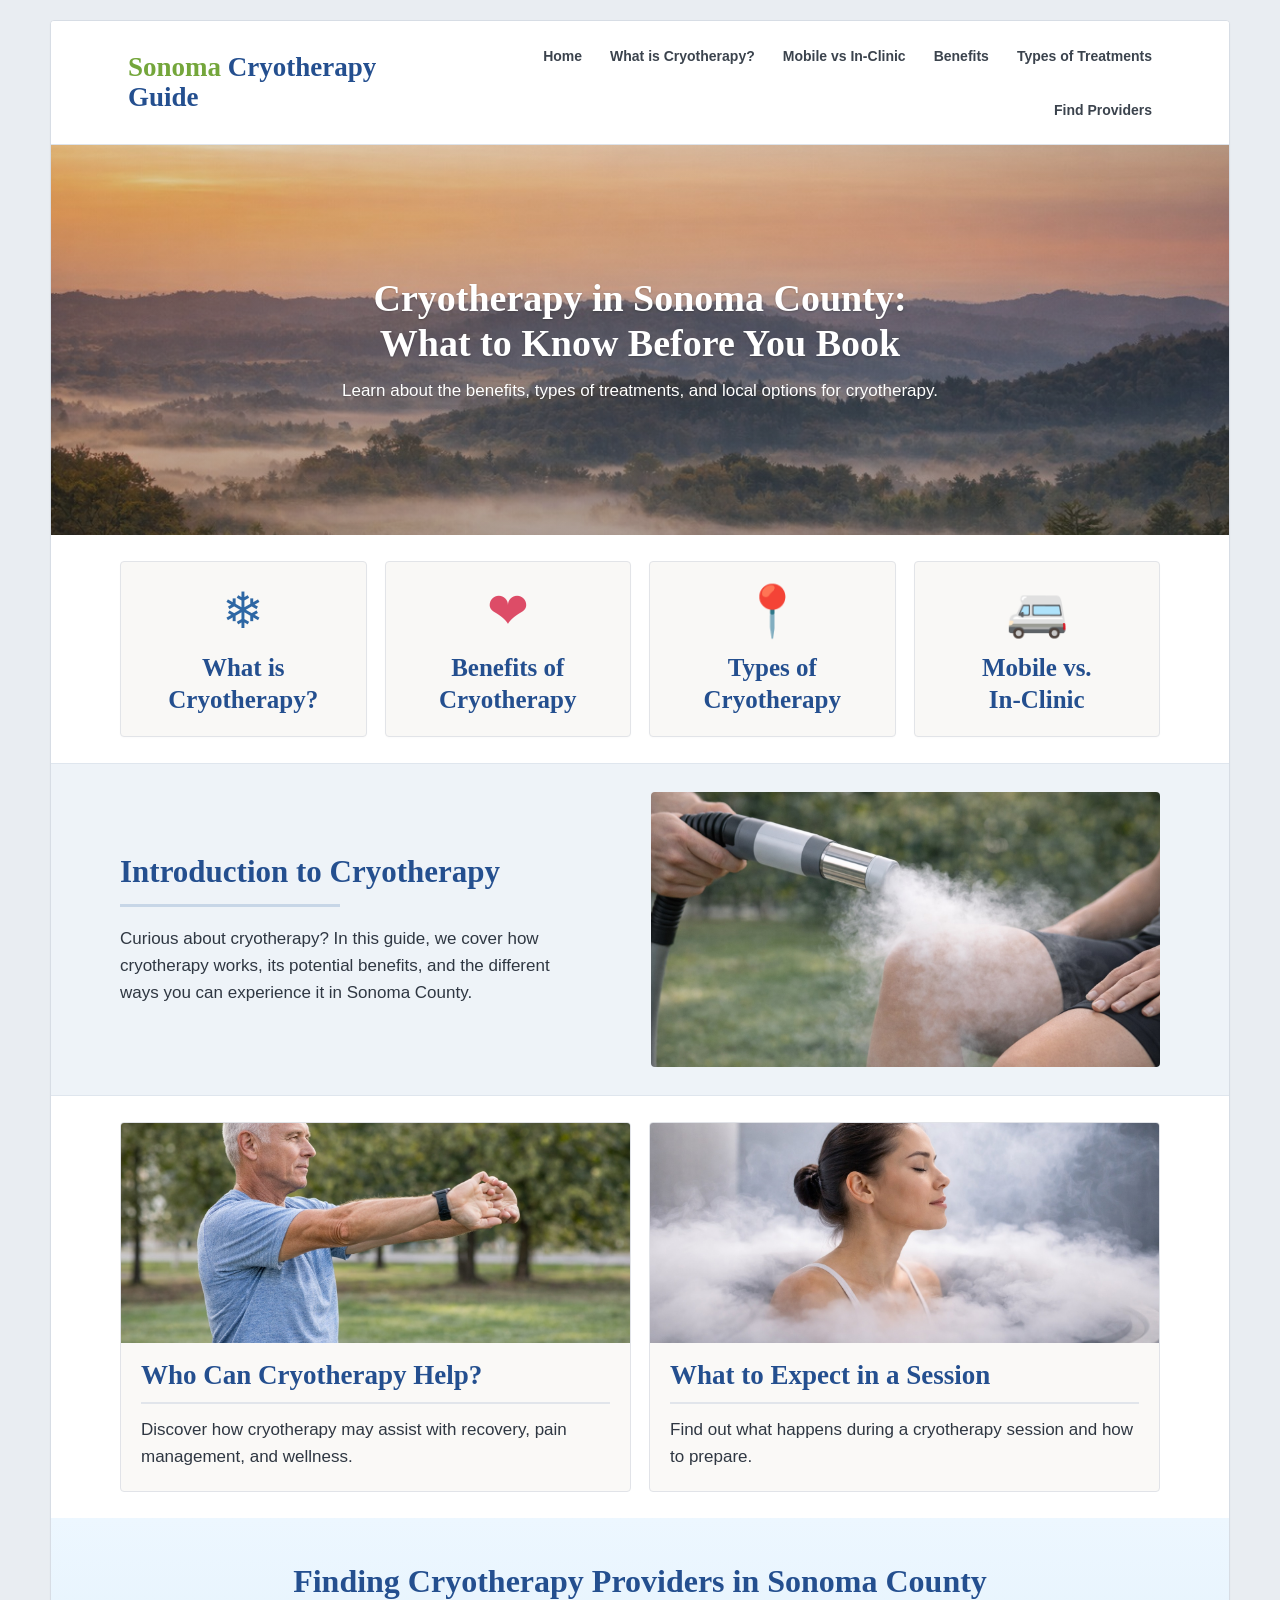
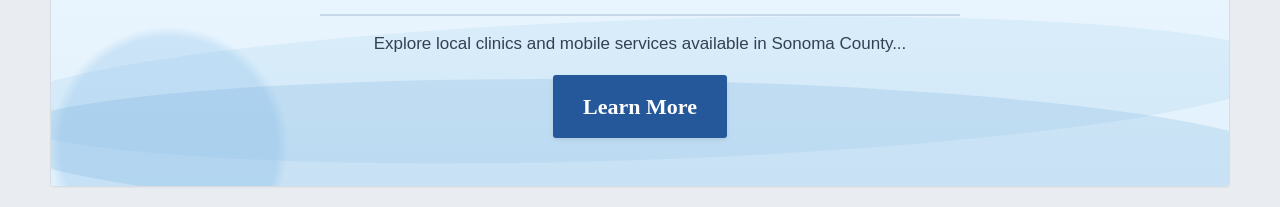
==== index.html @ 7d68fb22 "Update index.html" ====
<!DOCTYPE html>
<html lang="en">
<head>
  <meta charset="UTF-8" />
  <meta name="viewport" content="width=device-width, initial-scale=1.0" />
  <title>Sonoma Cryotherapy Guide</title>
  <meta
    name="description"
    content="Learn about cryotherapy in Sonoma County, including benefits, treatment types, mobile vs in-clinic options, and how to find local providers."
  />
  <style>
    * {
      margin: 0;
      padding: 0;
      box-sizing: border-box;
    }

    body {
      background: #e9edf2;
      color: #2f3742;
      font-family: Arial, sans-serif;
      line-height: 1.6;
      padding: 20px;
    }

    .site-shell {
      max-width: 1180px;
      margin: 0 auto;
      background: #ffffff;
      border: 1px solid #d7dde5;
      border-radius: 4px;
      overflow: hidden;
      box-shadow: 0 1px 2px rgba(0, 0, 0, 0.04);
    }

    .container {
      width: 100%;
      max-width: 1040px;
      margin: 0 auto;
    }

    .site-header {
      background: #ffffff;
      border-bottom: 1px solid #dde3ea;
    }

    .site-header .container {
      display: flex;
      align-items: center;
      justify-content: space-between;
      gap: 20px;
      padding: 22px 8px;
    }

    .site-title {
      text-decoration: none;
      font-family: Georgia, "Times New Roman", serif;
      font-size: 27px;
      font-weight: 700;
      color: #244f8f;
      line-height: 1.1;
    }

    .site-title .accent {
      color: #74a63b;
    }

    .main-nav ul {
      list-style: none;
      display: flex;
      align-items: center;
      gap: 28px;
      flex-wrap: wrap;
      justify-content: flex-end;
    }

    .main-nav a {
      text-decoration: none;
      color: #3b434d;
      font-size: 14px;
      font-weight: 600;
    }

    .main-nav a:hover {
      color: #244f8f;
    }

    .hero {
      min-height: 390px;
      background: url("images/sonoma-cryotherapy-hero.jpg") center center / cover no-repeat;
      position: relative;
    }

    .hero::before {
      content: "";
      position: absolute;
      inset: 0;
      background: linear-gradient(rgba(56, 47, 35, 0.16), rgba(31, 41, 55, 0.28));
    }

    .hero-content {
      position: relative;
      z-index: 1;
      min-height: 390px;
      display: flex;
      align-items: center;
      justify-content: center;
      text-align: center;
      padding: 40px 24px;
    }

    .hero-content-inner {
      max-width: 840px;
    }

    .hero h1 {
      font-family: Georgia, "Times New Roman", serif;
      font-size: 38px;
      font-weight: 700;
      color: #ffffff;
      line-height: 1.18;
      text-shadow: 0 1px 2px rgba(0, 0, 0, 0.24);
      margin-bottom: 12px;
    }

    .hero p {
      color: #ffffff;
      font-size: 17px;
      font-weight: 500;
      text-shadow: 0 1px 2px rgba(0, 0, 0, 0.24);
    }

    .section {
      padding: 26px 24px;
    }

    .topic-grid {
      display: grid;
      grid-template-columns: repeat(4, 1fr);
      gap: 18px;
    }

    .topic-card {
      display: block;
      text-decoration: none;
      background: #f9f8f6;
      border: 1px solid #e2e4e8;
      border-radius: 4px;
      text-align: center;
      padding: 24px 18px 20px;
      min-height: 176px;
      box-shadow: 0 1px 2px rgba(0, 0, 0, 0.02);
    }

    .topic-card:hover {
      background: #fcfbf8;
    }

    .topic-icon {
      font-size: 50px;
      line-height: 1;
      margin-bottom: 16px;
    }

    .topic-card h2 {
      font-family: Georgia, "Times New Roman", serif;
      color: #244f8f;
      font-size: 25px;
      line-height: 1.28;
      font-weight: 700;
    }

    .intro-block {
      background: #eef3f8;
      border-top: 1px solid #dfe6ee;
      border-bottom: 1px solid #dfe6ee;
      padding: 28px 24px;
    }

    .intro-grid {
      display: grid;
      grid-template-columns: 1fr 1fr;
      gap: 22px;
      align-items: center;
    }

    .intro-text h2 {
      font-family: Georgia, "Times New Roman", serif;
      color: #244f8f;
      font-size: 31px;
      line-height: 1.2;
      margin-bottom: 14px;
    }

    .intro-divider {
      width: 220px;
      height: 3px;
      background: #c7d6e7;
      margin-bottom: 18px;
    }

    .intro-text p {
      font-size: 17px;
      color: #2f3742;
      max-width: 440px;
    }

    .intro-image img {
      display: block;
      width: 100%;
      height: 275px;
      object-fit: cover;
      border-radius: 4px;
    }

    .feature-grid {
      display: grid;
      grid-template-columns: 1fr 1fr;
      gap: 18px;
    }

    .feature-card {
      background: #faf9f7;
      border: 1px solid #e1e3e8;
      border-radius: 4px;
      overflow: hidden;
    }

    .feature-card a {
      display: block;
      text-decoration: none;
      color: inherit;
    }

    .feature-card img {
      display: block;
      width: 100%;
      height: 220px;
      object-fit: cover;
    }

    .feature-content {
      padding: 16px 20px 20px;
    }

    .feature-content h2 {
      font-family: Georgia, "Times New Roman", serif;
      color: #244f8f;
      font-size: 27px;
      line-height: 1.22;
      margin-bottom: 10px;
    }

    .feature-divider {
      width: 100%;
      height: 2px;
      background: #e1e5eb;
      margin-bottom: 12px;
    }

    .feature-content p {
      font-size: 17px;
      color: #2f3742;
    }

    .provider-banner-wrap {
      padding: 0;
    }

    .provider-banner {
      text-align: center;
      padding: 44px 24px 48px;
      background:
        radial-gradient(circle at 10% 85%, rgba(120, 180, 230, 0.25) 0, rgba(120, 180, 230, 0.25) 10%, transparent 11%) 0 0 / 100% 100% no-repeat,
        linear-gradient(180deg, #edf7ff 0%, #e0f0fb 100%);
      position: relative;
      overflow: hidden;
    }

    .provider-banner::before,
    .provider-banner::after {
      content: "";
      position: absolute;
      left: -5%;
      width: 110%;
      height: 140px;
      border-radius: 50%;
      background: rgba(124, 182, 228, 0.14);
      pointer-events: none;
    }

    .provider-banner::before {
      bottom: 26px;
      transform: rotate(-2deg);
    }

    .provider-banner::after {
      bottom: -34px;
      background: rgba(88, 154, 208, 0.18);
      transform: rotate(1deg);
    }

    .provider-banner-content {
      position: relative;
      z-index: 1;
      max-width: 820px;
      margin: 0 auto;
    }

    .provider-banner h2 {
      font-family: Georgia, "Times New Roman", serif;
      color: #244f8f;
      font-size: 32px;
      line-height: 1.2;
      margin-bottom: 14px;
    }

    .provider-divider {
      width: 78%;
      max-width: 680px;
      height: 2px;
      background: #c6d8ea;
      margin: 0 auto 14px;
    }

    .provider-banner p {
      font-size: 17px;
      color: #334155;
      margin-bottom: 18px;
    }

    .cta-button {
      display: inline-block;
      text-decoration: none;
      background: #24589a;
      color: #ffffff;
      font-family: Georgia, "Times New Roman", serif;
      font-size: 22px;
      font-weight: 700;
      padding: 14px 30px;
      border-radius: 3px;
      min-width: 172px;
      box-shadow: 0 2px 4px rgba(0, 0, 0, 0.08);
    }

    .cta-button:hover {
      background: #1f4c85;
    }

    @media (max-width: 980px) {
      .topic-grid {
        grid-template-columns: repeat(2, 1fr);
      }

      .intro-grid,
      .feature-grid {
        grid-template-columns: 1fr;
      }

      .intro-text p {
        max-width: none;
      }

      .hero h1 {
        font-size: 33px;
      }
    }

    @media (max-width: 760px) {
      body {
        padding: 10px;
      }

      .site-header .container {
        flex-direction: column;
        align-items: flex-start;
      }

      .main-nav ul {
        gap: 16px;
        justify-content: flex-start;
      }

      .topic-grid {
        grid-template-columns: 1fr;
      }

      .hero {
        min-height: 300px;
      }

      .hero-content {
        min-height: 300px;
      }

      .hero h1 {
        font-size: 28px;
      }

      .hero p,
      .intro-text p,
      .feature-content p,
      .provider-banner p {
        font-size: 16px;
      }

      .topic-card h2 {
        font-size: 22px;
      }

      .intro-text h2,
      .feature-content h2,
      .provider-banner h2 {
        font-size: 28px;
      }
    }
  </style>
</head>
<body>
  <div class="site-shell">
    <header class="site-header">
      <div class="container">
        <a href="/" class="site-title"><span class="accent">Sonoma</span> Cryotherapy Guide</a>

        <nav class="main-nav" aria-label="Main navigation">
          <ul>
            <li><a href="/">Home</a></li>
            <li><a href="/what-is-cryotherapy.html">What is Cryotherapy?</a></li>
            <li><a href="/mobile-vs-in-office-cryotherapy.html">Mobile vs In-Clinic</a></li>
            <li><a href="/benefits-of-cryotherapy.html">Benefits</a></li>
            <li><a href="/cryotherapy-guide-sonoma-county-options.html">Types of Treatments</a></li>
            <li><a href="/find-cryotherapy-providers-sonoma-county.html">Find Providers</a></li>
          </ul>
        </nav>
      </div>
    </header>

    <main>
      <section class="hero">
        <div class="hero-content">
          <div class="hero-content-inner">
            <h1>Cryotherapy in Sonoma County:<br>What to Know Before You Book</h1>
            <p>Learn about the benefits, types of treatments, and local options for cryotherapy.</p>
          </div>
        </div>
      </section>

      <section class="section">
        <div class="container">
          <div class="topic-grid">
            <a class="topic-card" href="/what-is-cryotherapy.html">
              <div class="topic-icon" style="color:#2e67a4;">❄</div>
              <h2>What is<br> Cryotherapy?</h2>
            </a>

            <a class="topic-card" href="/benefits-of-cryotherapy.html">
              <div class="topic-icon" style="color:#dd4c67;">❤</div>
              <h2>Benefits of<br> Cryotherapy</h2>
            </a>

            <a class="topic-card" href="/cryotherapy-guide-sonoma-county-options.html">
              <div class="topic-icon" style="color:#4692cb;">📍</div>
              <h2>Types of<br> Cryotherapy</h2>
            </a>

            <a class="topic-card" href="/mobile-vs-in-office-cryotherapy.html">
              <div class="topic-icon" style="color:#2d67a7;">🚐</div>
              <h2>Mobile vs.<br> In-Clinic</h2>
            </a>
          </div>
        </div>
      </section>

      <section class="intro-block">
        <div class="container">
          <div class="intro-grid">
            <div class="intro-text">
              <h2>Introduction to Cryotherapy</h2>
              <div class="intro-divider"></div>
              <p>
                Curious about cryotherapy? In this guide, we cover how cryotherapy works, its potential benefits, and the different ways you can experience it in Sonoma County.
              </p>
            </div>

            <div class="intro-image">
              <img src="images/cryotherapy-session.jpg" alt="Cryotherapy session" />
            </div>
          </div>
        </div>
      </section>

      <section class="section">
        <div class="container">
          <div class="feature-grid">
            <article class="feature-card">
              <a href="/benefits-of-cryotherapy.html">
                <img src="images/cryotherapy-recovery.jpg" alt="Person stretching outdoors for recovery and wellness" />
                <div class="feature-content">
                  <h2>Who Can Cryotherapy Help?</h2>
                  <div class="feature-divider"></div>
                  <p>
                    Discover how cryotherapy may assist with recovery, pain management, and wellness.
                  </p>
                </div>
              </a>
            </article>

            <article class="feature-card">
              <a href="/what-is-cryotherapy.html">
                <img src="images/cryotherapy-chamber.jpg" alt="Cryotherapy chamber with visible cold vapor" />
                <div class="feature-content">
                  <h2>What to Expect in a Session</h2>
                  <div class="feature-divider"></div>
                  <p>
                    Find out what happens during a cryotherapy session and how to prepare.
                  </p>
                </div>
              </a>
            </article>
          </div>
        </div>
      </section>

      <section class="provider-banner-wrap">
        <div class="provider-banner">
          <div class="provider-banner-content">
            <h2>Finding Cryotherapy Providers in Sonoma County</h2>
            <div class="provider-divider"></div>
            <p>Explore local clinics and mobile services available in Sonoma County...</p>
            <a class="cta-button" href="/find-cryotherapy-providers-sonoma-county.html">Learn More</a>
          </div>
        </div>
      </section>
    </main>
  </div>
</body>
</html>
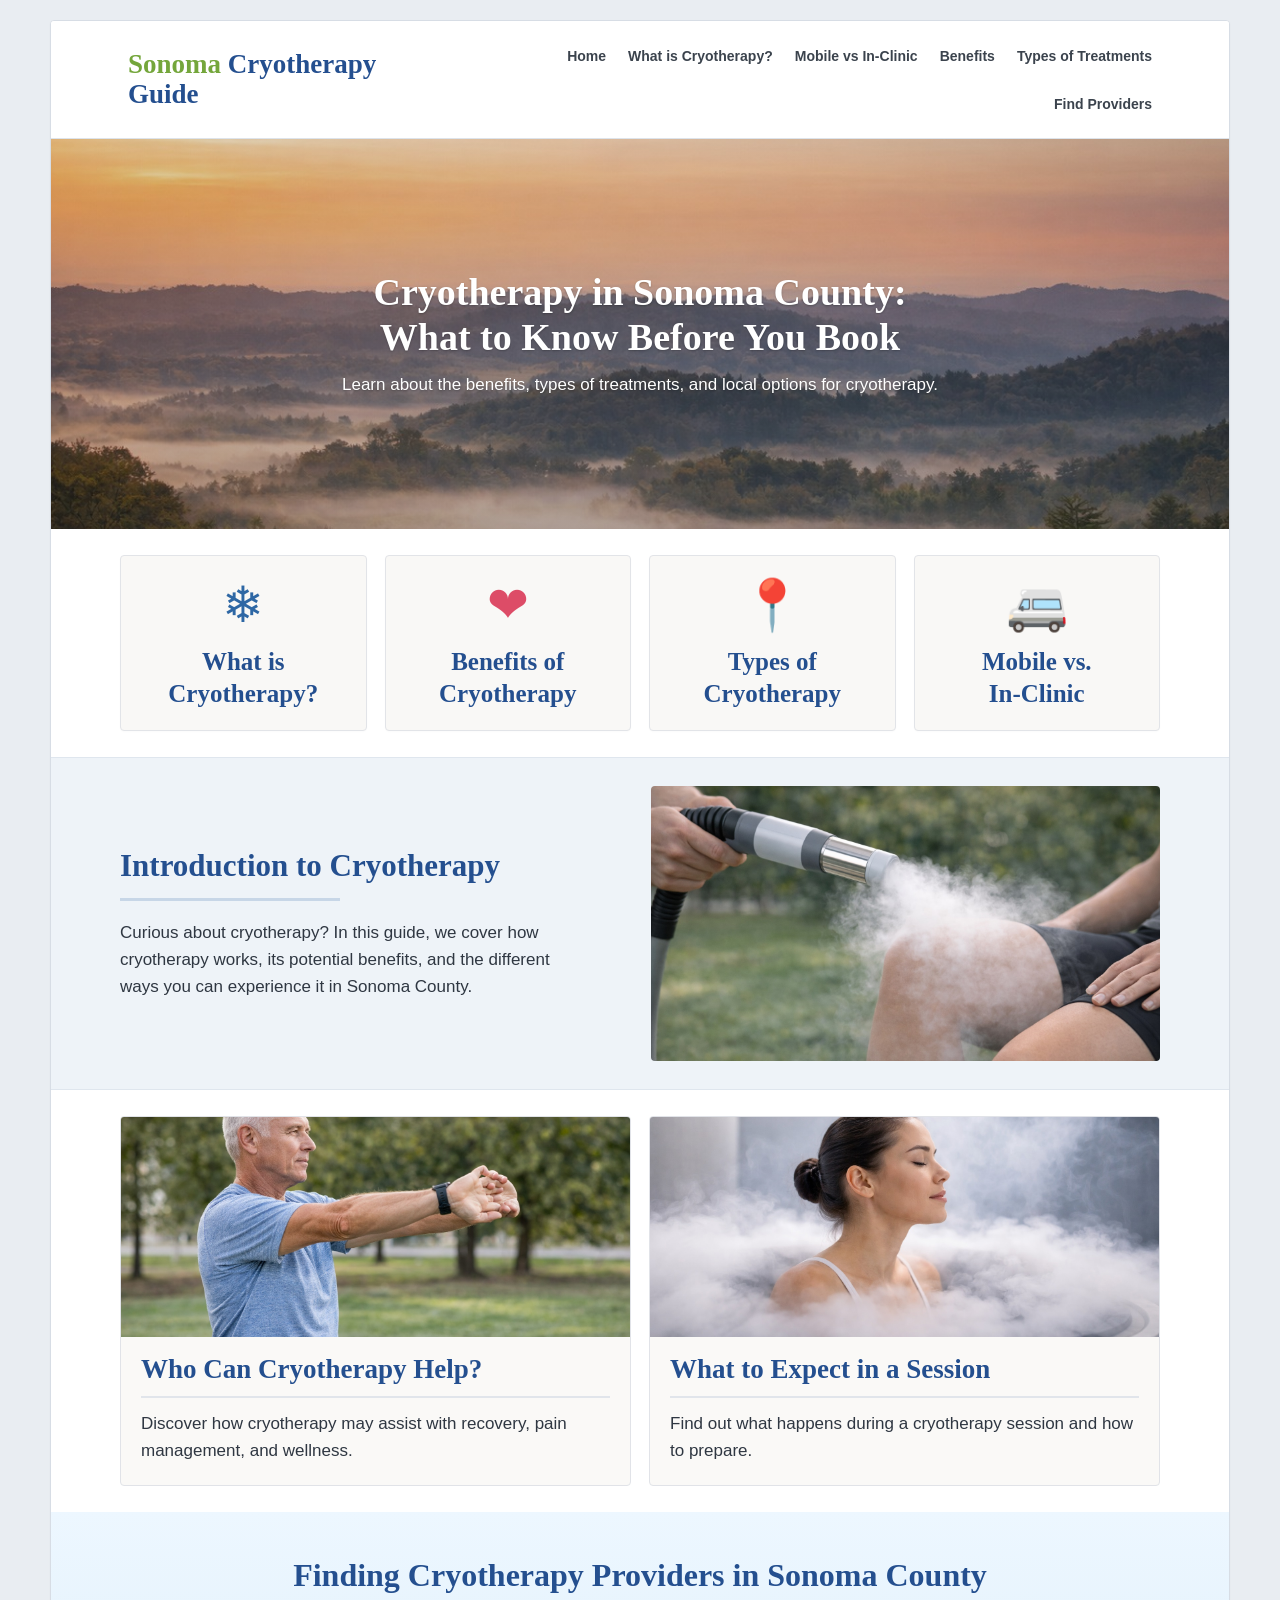
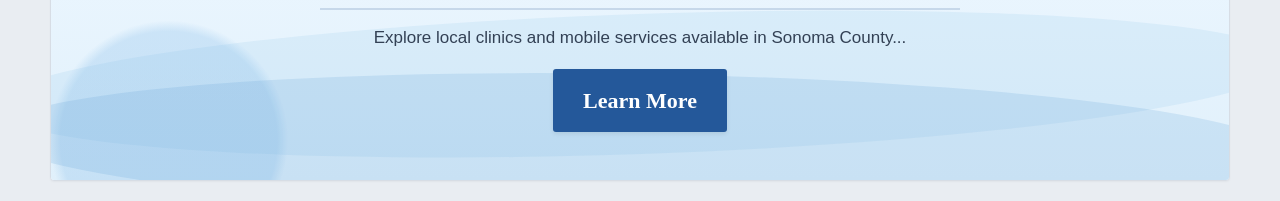
==== commit 1233e4fb: "Update index.html" ====
--- a/index.html
+++ b/index.html
@@ -69,7 +69,7 @@
       list-style: none;
       display: flex;
       align-items: center;
-      gap: 28px;
+      gap: 22px;
       flex-wrap: wrap;
       justify-content: flex-end;
     }
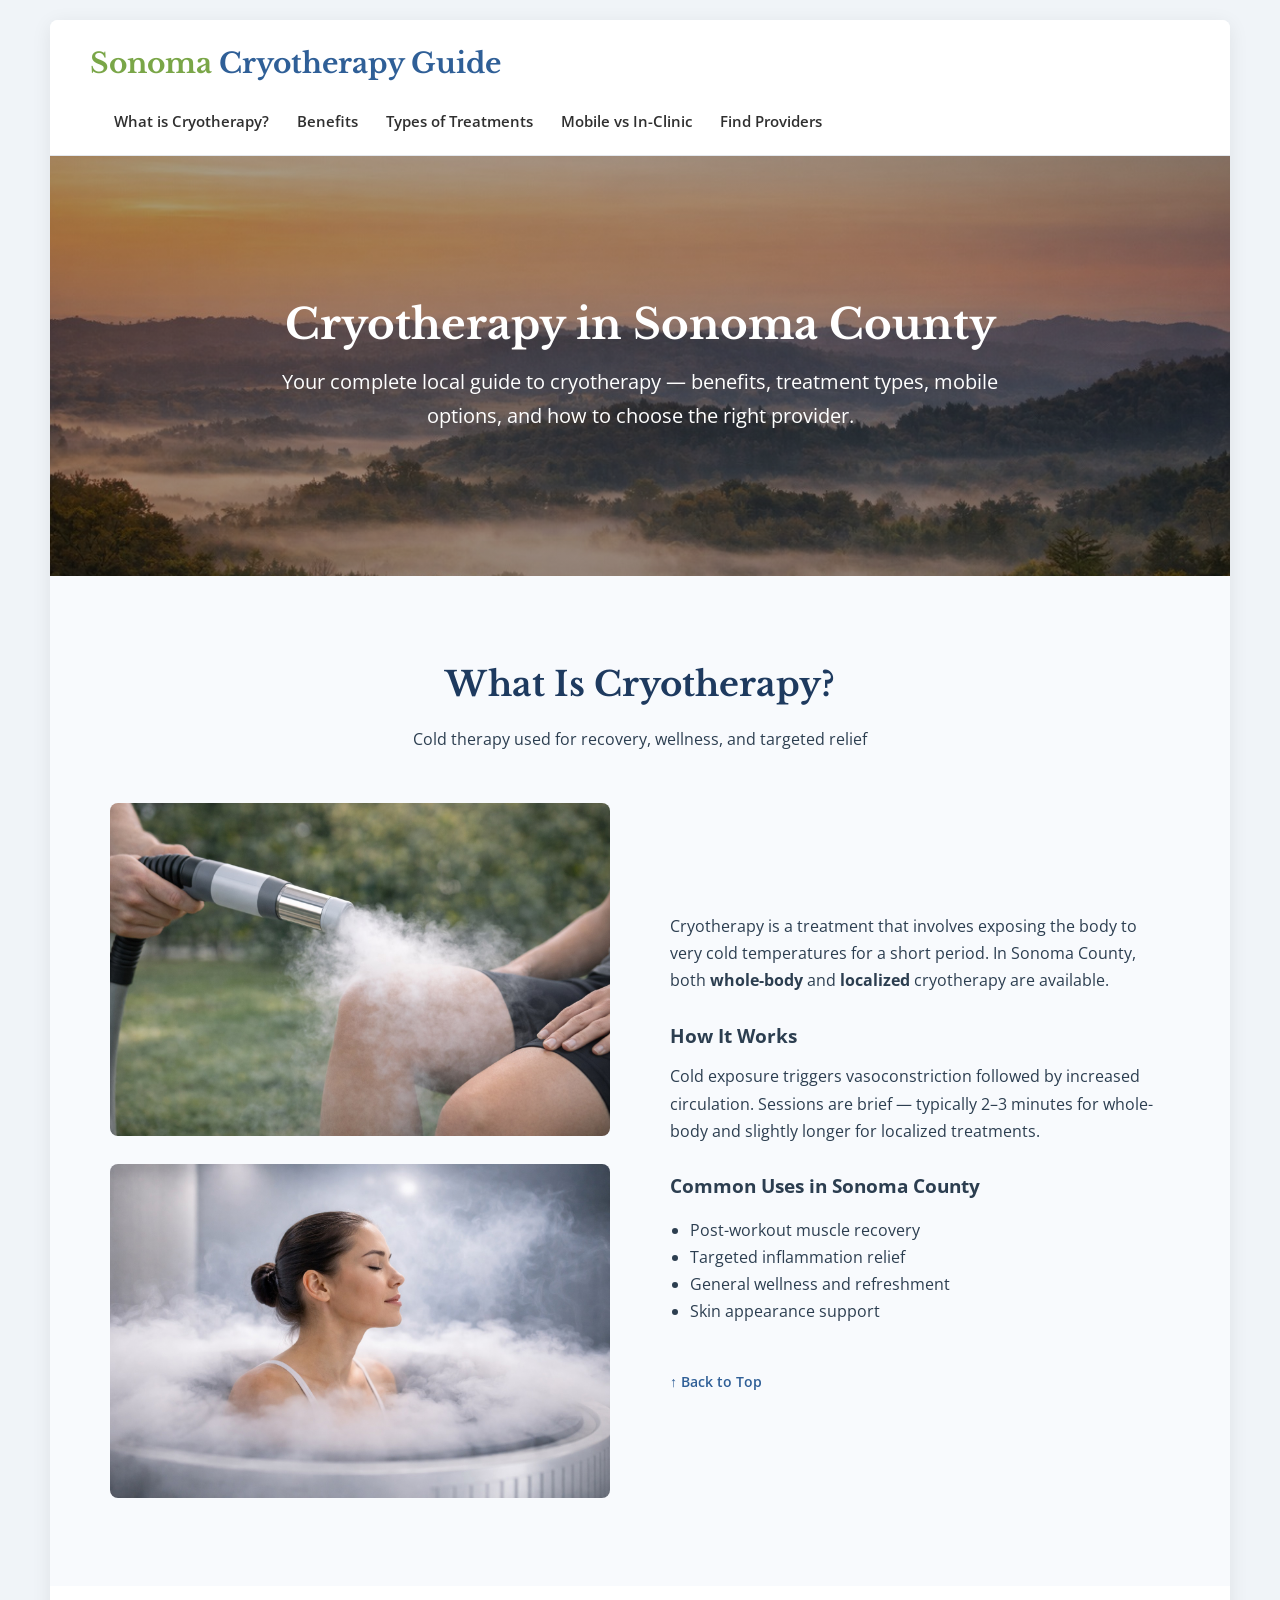
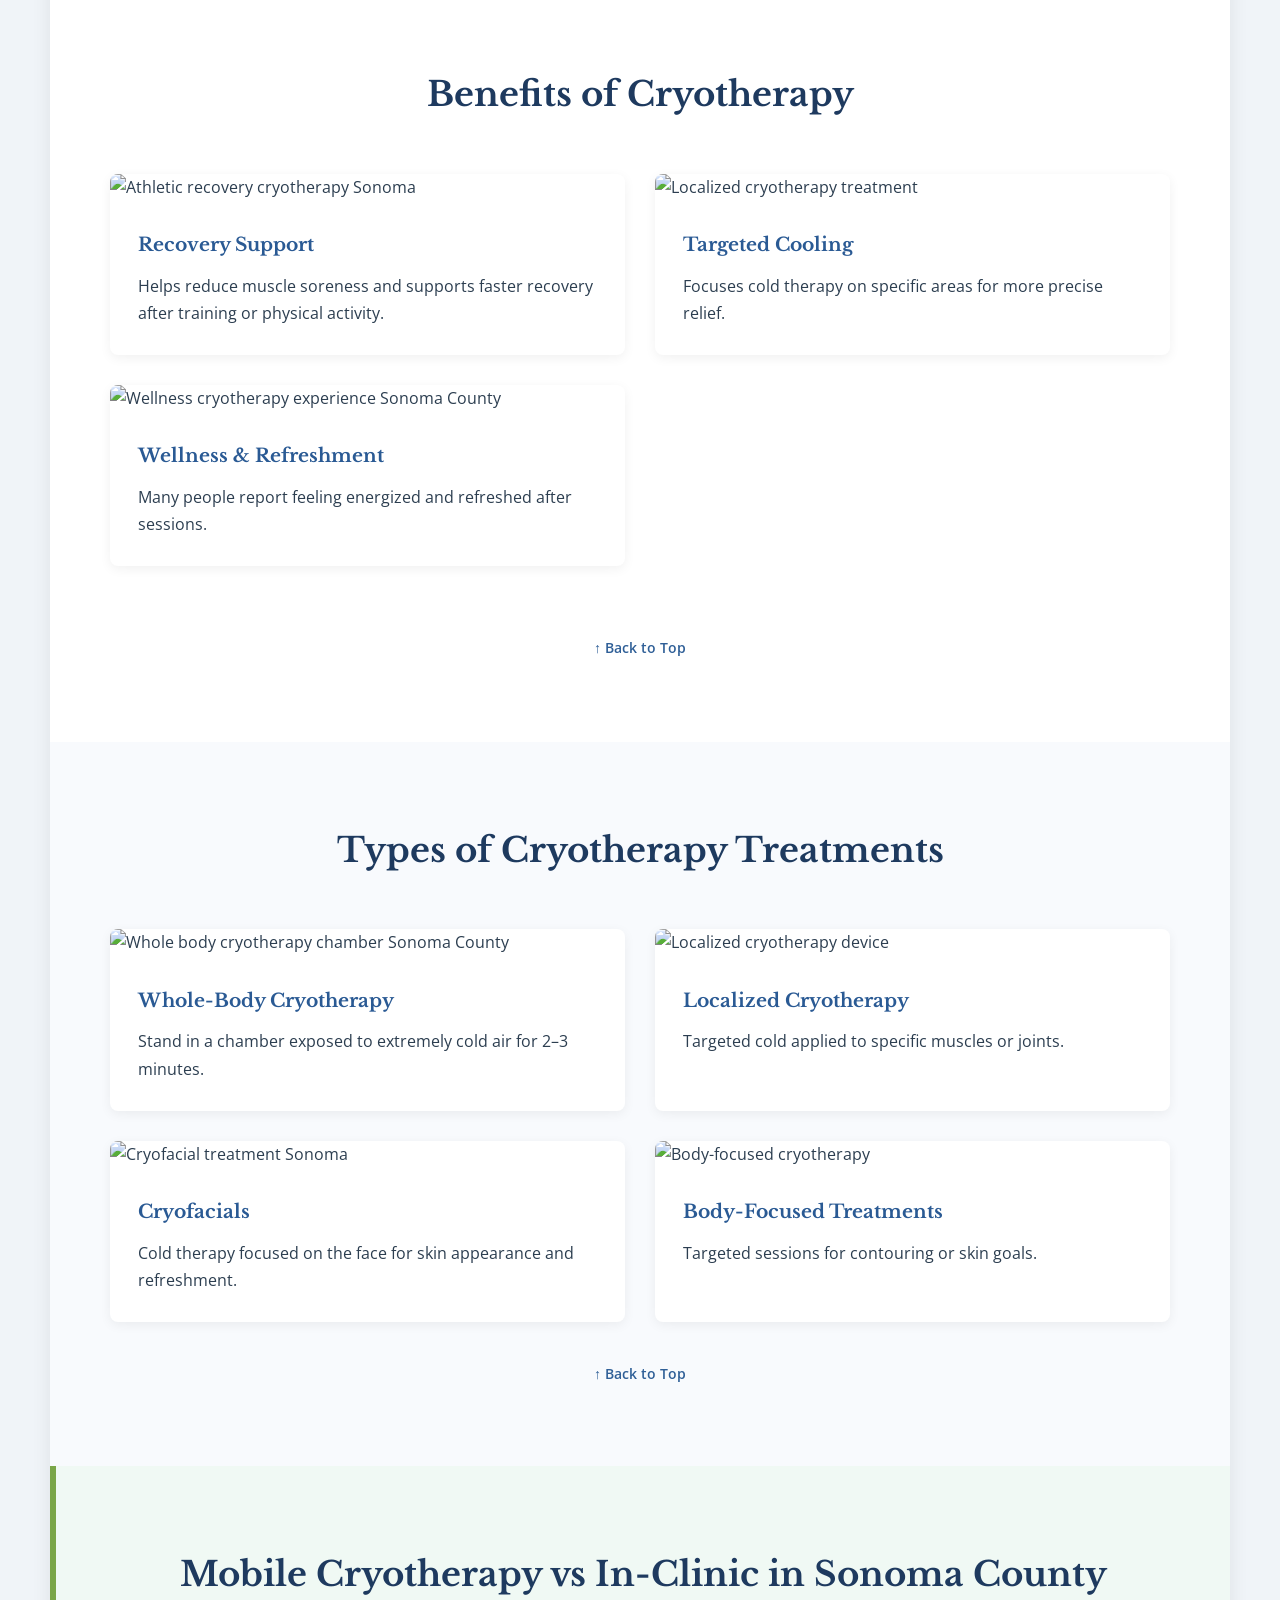
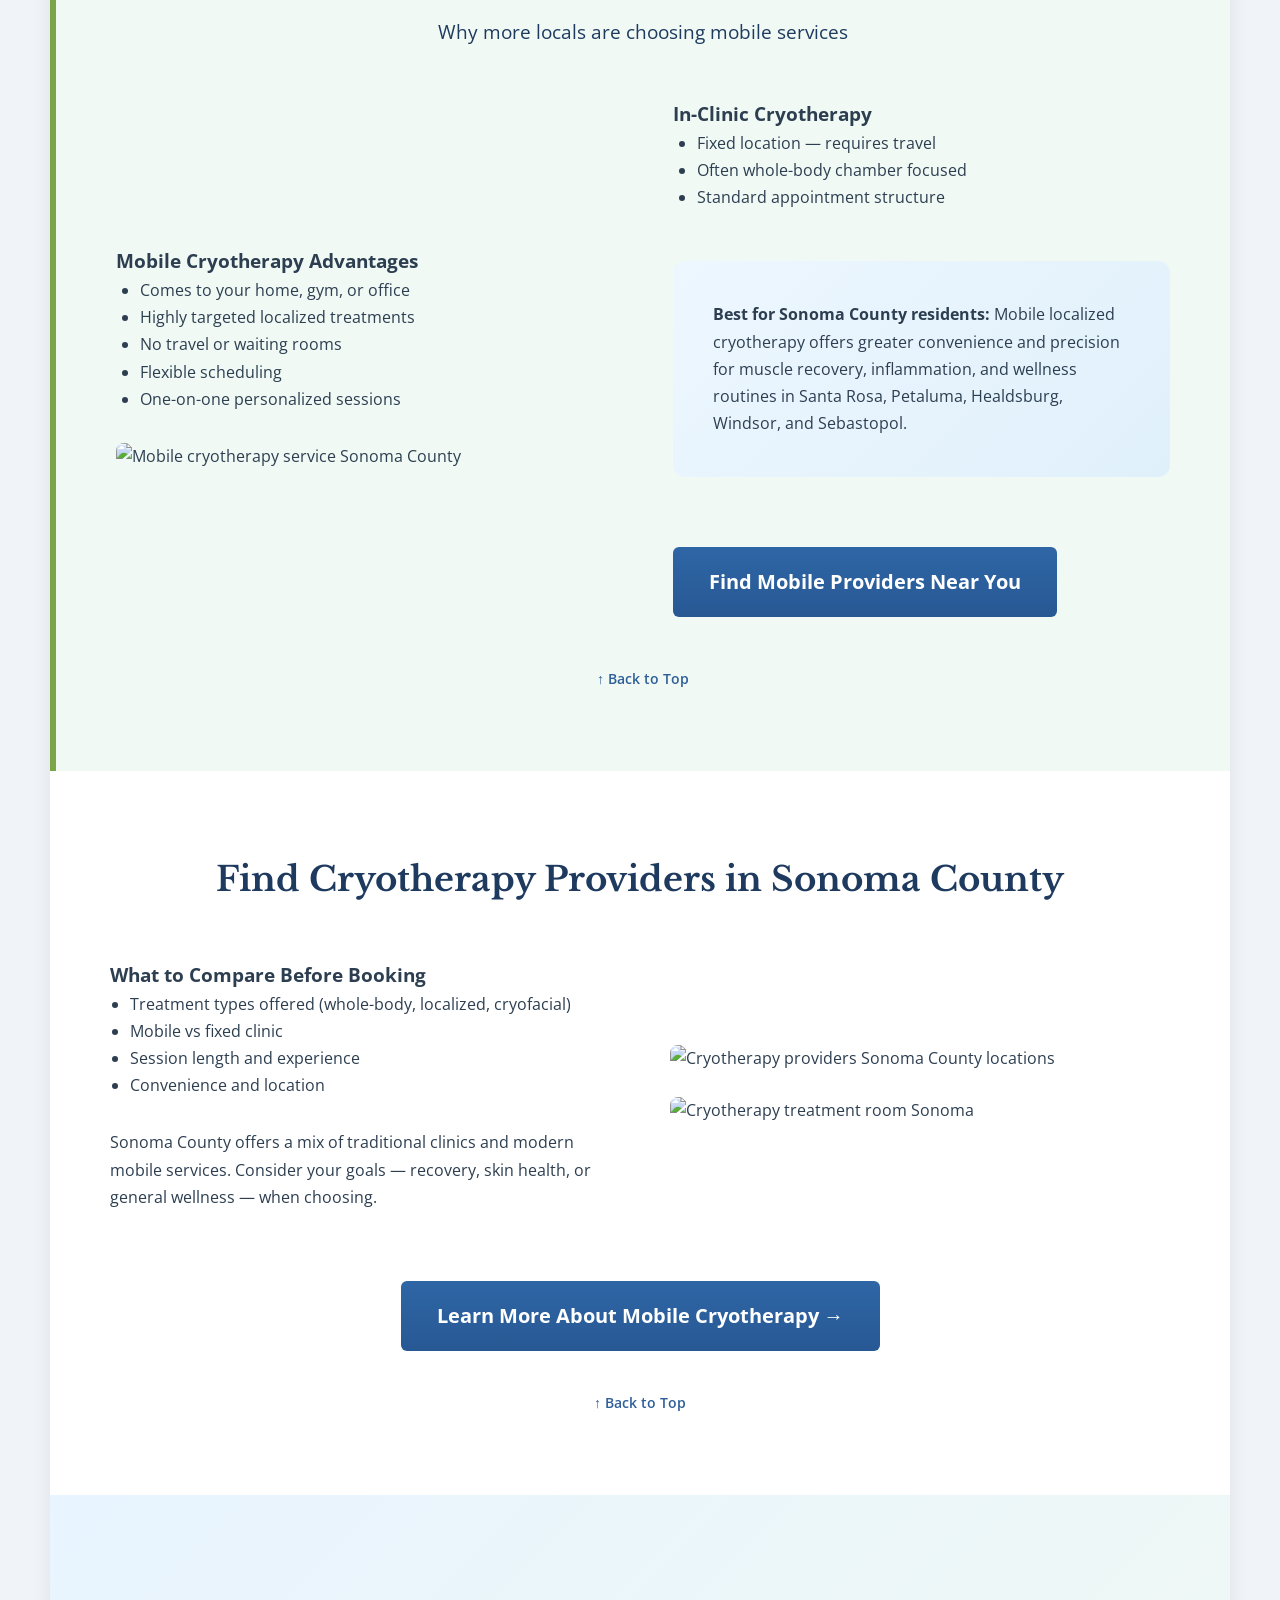
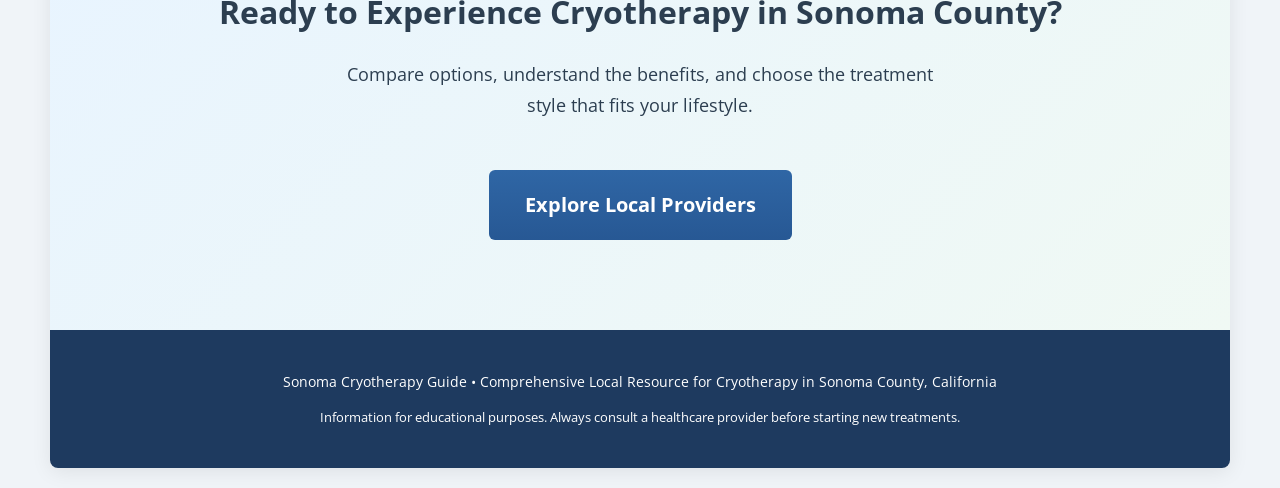
==== commit 8215eeb6: "Create index.html" ====
--- a/index.html
+++ b/index.html
@@ -1,537 +1,390 @@
 <!DOCTYPE html>
 <html lang="en">
 <head>
-  <meta charset="UTF-8" />
-  <meta name="viewport" content="width=device-width, initial-scale=1.0" />
-  <title>Sonoma Cryotherapy Guide</title>
-  <meta
-    name="description"
-    content="Learn about cryotherapy in Sonoma County, including benefits, treatment types, mobile vs in-clinic options, and how to find local providers."
-  />
-  <style>
-    * {
-      margin: 0;
-      padding: 0;
-      box-sizing: border-box;
-    }
-
-    body {
-      background: #e9edf2;
-      color: #2f3742;
-      font-family: Arial, sans-serif;
-      line-height: 1.6;
-      padding: 20px;
-    }
-
-    .site-shell {
-      max-width: 1180px;
-      margin: 0 auto;
-      background: #ffffff;
-      border: 1px solid #d7dde5;
-      border-radius: 4px;
-      overflow: hidden;
-      box-shadow: 0 1px 2px rgba(0, 0, 0, 0.04);
-    }
-
-    .container {
-      width: 100%;
-      max-width: 1040px;
-      margin: 0 auto;
-    }
-
-    .site-header {
-      background: #ffffff;
-      border-bottom: 1px solid #dde3ea;
-    }
-
-    .site-header .container {
-      display: flex;
-      align-items: center;
-      justify-content: space-between;
-      gap: 20px;
-      padding: 22px 8px;
-    }
-
-    .site-title {
-      text-decoration: none;
-      font-family: Georgia, "Times New Roman", serif;
-      font-size: 27px;
-      font-weight: 700;
-      color: #244f8f;
-      line-height: 1.1;
-    }
-
-    .site-title .accent {
-      color: #74a63b;
-    }
-
-    .main-nav ul {
-      list-style: none;
-      display: flex;
-      align-items: center;
-      gap: 22px;
-      flex-wrap: wrap;
-      justify-content: flex-end;
-    }
-
-    .main-nav a {
-      text-decoration: none;
-      color: #3b434d;
-      font-size: 14px;
-      font-weight: 600;
-    }
-
-    .main-nav a:hover {
-      color: #244f8f;
-    }
-
-    .hero {
-      min-height: 390px;
-      background: url("images/sonoma-cryotherapy-hero.jpg") center center / cover no-repeat;
-      position: relative;
-    }
-
-    .hero::before {
-      content: "";
-      position: absolute;
-      inset: 0;
-      background: linear-gradient(rgba(56, 47, 35, 0.16), rgba(31, 41, 55, 0.28));
-    }
-
-    .hero-content {
-      position: relative;
-      z-index: 1;
-      min-height: 390px;
-      display: flex;
-      align-items: center;
-      justify-content: center;
-      text-align: center;
-      padding: 40px 24px;
-    }
-
-    .hero-content-inner {
-      max-width: 840px;
-    }
-
-    .hero h1 {
-      font-family: Georgia, "Times New Roman", serif;
-      font-size: 38px;
-      font-weight: 700;
-      color: #ffffff;
-      line-height: 1.18;
-      text-shadow: 0 1px 2px rgba(0, 0, 0, 0.24);
-      margin-bottom: 12px;
-    }
-
-    .hero p {
-      color: #ffffff;
-      font-size: 17px;
-      font-weight: 500;
-      text-shadow: 0 1px 2px rgba(0, 0, 0, 0.24);
-    }
-
-    .section {
-      padding: 26px 24px;
-    }
-
-    .topic-grid {
-      display: grid;
-      grid-template-columns: repeat(4, 1fr);
-      gap: 18px;
-    }
-
-    .topic-card {
-      display: block;
-      text-decoration: none;
-      background: #f9f8f6;
-      border: 1px solid #e2e4e8;
-      border-radius: 4px;
-      text-align: center;
-      padding: 24px 18px 20px;
-      min-height: 176px;
-      box-shadow: 0 1px 2px rgba(0, 0, 0, 0.02);
-    }
-
-    .topic-card:hover {
-      background: #fcfbf8;
-    }
-
-    .topic-icon {
-      font-size: 50px;
-      line-height: 1;
-      margin-bottom: 16px;
-    }
-
-    .topic-card h2 {
-      font-family: Georgia, "Times New Roman", serif;
-      color: #244f8f;
-      font-size: 25px;
-      line-height: 1.28;
-      font-weight: 700;
-    }
-
-    .intro-block {
-      background: #eef3f8;
-      border-top: 1px solid #dfe6ee;
-      border-bottom: 1px solid #dfe6ee;
-      padding: 28px 24px;
-    }
-
-    .intro-grid {
-      display: grid;
-      grid-template-columns: 1fr 1fr;
-      gap: 22px;
-      align-items: center;
-    }
-
-    .intro-text h2 {
-      font-family: Georgia, "Times New Roman", serif;
-      color: #244f8f;
-      font-size: 31px;
-      line-height: 1.2;
-      margin-bottom: 14px;
-    }
-
-    .intro-divider {
-      width: 220px;
-      height: 3px;
-      background: #c7d6e7;
-      margin-bottom: 18px;
-    }
-
-    .intro-text p {
-      font-size: 17px;
-      color: #2f3742;
-      max-width: 440px;
-    }
-
-    .intro-image img {
-      display: block;
-      width: 100%;
-      height: 275px;
-      object-fit: cover;
-      border-radius: 4px;
-    }
-
-    .feature-grid {
-      display: grid;
-      grid-template-columns: 1fr 1fr;
-      gap: 18px;
-    }
-
-    .feature-card {
-      background: #faf9f7;
-      border: 1px solid #e1e3e8;
-      border-radius: 4px;
-      overflow: hidden;
-    }
-
-    .feature-card a {
-      display: block;
-      text-decoration: none;
-      color: inherit;
-    }
-
-    .feature-card img {
-      display: block;
-      width: 100%;
-      height: 220px;
-      object-fit: cover;
-    }
-
-    .feature-content {
-      padding: 16px 20px 20px;
-    }
-
-    .feature-content h2 {
-      font-family: Georgia, "Times New Roman", serif;
-      color: #244f8f;
-      font-size: 27px;
-      line-height: 1.22;
-      margin-bottom: 10px;
-    }
-
-    .feature-divider {
-      width: 100%;
-      height: 2px;
-      background: #e1e5eb;
-      margin-bottom: 12px;
-    }
-
-    .feature-content p {
-      font-size: 17px;
-      color: #2f3742;
-    }
-
-    .provider-banner-wrap {
-      padding: 0;
-    }
-
-    .provider-banner {
-      text-align: center;
-      padding: 44px 24px 48px;
-      background:
-        radial-gradient(circle at 10% 85%, rgba(120, 180, 230, 0.25) 0, rgba(120, 180, 230, 0.25) 10%, transparent 11%) 0 0 / 100% 100% no-repeat,
-        linear-gradient(180deg, #edf7ff 0%, #e0f0fb 100%);
-      position: relative;
-      overflow: hidden;
-    }
-
-    .provider-banner::before,
-    .provider-banner::after {
-      content: "";
-      position: absolute;
-      left: -5%;
-      width: 110%;
-      height: 140px;
-      border-radius: 50%;
-      background: rgba(124, 182, 228, 0.14);
-      pointer-events: none;
-    }
-
-    .provider-banner::before {
-      bottom: 26px;
-      transform: rotate(-2deg);
-    }
-
-    .provider-banner::after {
-      bottom: -34px;
-      background: rgba(88, 154, 208, 0.18);
-      transform: rotate(1deg);
-    }
-
-    .provider-banner-content {
-      position: relative;
-      z-index: 1;
-      max-width: 820px;
-      margin: 0 auto;
-    }
-
-    .provider-banner h2 {
-      font-family: Georgia, "Times New Roman", serif;
-      color: #244f8f;
-      font-size: 32px;
-      line-height: 1.2;
-      margin-bottom: 14px;
-    }
-
-    .provider-divider {
-      width: 78%;
-      max-width: 680px;
-      height: 2px;
-      background: #c6d8ea;
-      margin: 0 auto 14px;
-    }
-
-    .provider-banner p {
-      font-size: 17px;
-      color: #334155;
-      margin-bottom: 18px;
-    }
-
-    .cta-button {
-      display: inline-block;
-      text-decoration: none;
-      background: #24589a;
-      color: #ffffff;
-      font-family: Georgia, "Times New Roman", serif;
-      font-size: 22px;
-      font-weight: 700;
-      padding: 14px 30px;
-      border-radius: 3px;
-      min-width: 172px;
-      box-shadow: 0 2px 4px rgba(0, 0, 0, 0.08);
-    }
-
-    .cta-button:hover {
-      background: #1f4c85;
-    }
-
-    @media (max-width: 980px) {
-      .topic-grid {
-        grid-template-columns: repeat(2, 1fr);
-      }
-
-      .intro-grid,
-      .feature-grid {
-        grid-template-columns: 1fr;
-      }
-
-      .intro-text p {
-        max-width: none;
-      }
-
-      .hero h1 {
-        font-size: 33px;
-      }
-    }
-
-    @media (max-width: 760px) {
-      body {
-        padding: 10px;
-      }
-
-      .site-header .container {
-        flex-direction: column;
-        align-items: flex-start;
-      }
-
-      .main-nav ul {
-        gap: 16px;
-        justify-content: flex-start;
-      }
-
-      .topic-grid {
-        grid-template-columns: 1fr;
-      }
-
-      .hero {
-        min-height: 300px;
-      }
-
-      .hero-content {
-        min-height: 300px;
-      }
-
-      .hero h1 {
-        font-size: 28px;
-      }
-
-      .hero p,
-      .intro-text p,
-      .feature-content p,
-      .provider-banner p {
-        font-size: 16px;
-      }
-
-      .topic-card h2 {
-        font-size: 22px;
-      }
-
-      .intro-text h2,
-      .feature-content h2,
-      .provider-banner h2 {
-        font-size: 28px;
-      }
-    }
-  </style>
+    <meta charset="UTF-8">
+    <meta name="viewport" content="width=device-width, initial-scale=1.0">
+    <title>Sonoma Cryotherapy Guide 2026 | Best Cryotherapy in Sonoma County</title>
+    <meta name="description" content="Complete Sonoma County Cryotherapy Guide: What is cryotherapy, benefits, whole-body vs localized vs cryofacials, mobile vs in-clinic, and how to find trusted providers in Santa Rosa, Petaluma, Healdsburg &amp; more.">
+    <meta name="keywords" content="cryotherapy Sonoma County, mobile cryotherapy Sonoma, whole body cryotherapy Santa Rosa, localized cryotherapy Petaluma, cryofacial Healdsburg, cryotherapy benefits, Sonoma wellness">
+    <link rel="preconnect" href="https://fonts.googleapis.com">
+    <link rel="preconnect" href="https://fonts.gstatic.com" crossorigin>
+    <link href="https://fonts.googleapis.com/css2?family=Libre+Baskerville:wght@400;700&amp;family=Open+Sans:wght@400;600;700&amp;display=swap" rel="stylesheet">
+    <style>
+        :root {
+            --light-bg: #f8fafd;
+            --accent-green: #7aa648;
+            --accent-blue: #2f5f97;
+        }
+        * { box-sizing: border-box; margin: 0; padding: 0; }
+        body {
+            font-family: "Open Sans", Arial, sans-serif;
+            line-height: 1.7;
+            color: #2c3e50;
+            background: #f0f4f8;
+        }
+        .site-shell {
+            max-width: 1180px;
+            margin: 20px auto;
+            background: #ffffff;
+            border-radius: 8px;
+            overflow: hidden;
+            box-shadow: 0 4px 20px rgba(0,0,0,0.08);
+        }
+        header {
+            background: #fff;
+            padding: 20px 40px;
+            border-bottom: 1px solid #e4e8ed;
+            display: flex;
+            align-items: center;
+            justify-content: space-between;
+            flex-wrap: wrap;
+            gap: 20px;
+        }
+        .brand {
+            font-family: "Libre Baskerville", Georgia, serif;
+            font-size: 28px;
+            font-weight: 700;
+        }
+        .brand-green { color: var(--accent-green); }
+        .brand-blue { color: var(--accent-blue); }
+        nav a {
+            margin-left: 24px;
+            text-decoration: none;
+            color: #2f2f2f;
+            font-weight: 600;
+            font-size: 15px;
+        }
+        nav a:hover { color: var(--accent-blue); }
+        .hero {
+            position: relative;
+            height: 420px;
+            background: linear-gradient(rgba(0,0,0,0.35), rgba(0,0,0,0.35)), url('images/sonoma-cryotherapy-hero.jpg') center/cover no-repeat;
+            display: flex;
+            align-items: center;
+            justify-content: center;
+            text-align: center;
+            color: white;
+        }
+        .hero-content h1 {
+            font-family: "Libre Baskerville", Georgia, serif;
+            font-size: 42px;
+            line-height: 1.2;
+            margin-bottom: 16px;
+        }
+        section {
+            padding: 80px 60px;
+            background: var(--light-bg);
+        }
+        .section-header {
+            text-align: center;
+            margin-bottom: 50px;
+        }
+        .section-header h2 {
+            font-family: "Libre Baskerville", Georgia, serif;
+            font-size: 34px;
+            color: #1e3a5f;
+            margin-bottom: 12px;
+        }
+        .back-to-top {
+            display: inline-block;
+            margin-top: 30px;
+            color: var(--accent-blue);
+            text-decoration: none;
+            font-weight: 600;
+            font-size: 14px;
+        }
+        .two-col {
+            display: grid;
+            grid-template-columns: 1fr 1fr;
+            gap: 60px;
+            align-items: center;
+        }
+        .feature-grid {
+            display: grid;
+            grid-template-columns: repeat(auto-fit, minmax(340px, 1fr));
+            gap: 30px;
+        }
+        .feature-card {
+            background: white;
+            border-radius: 8px;
+            overflow: hidden;
+            box-shadow: 0 3px 12px rgba(0,0,0,0.06);
+        }
+        .feature-card img {
+            width: 100%;
+            height: 240px;
+            object-fit: cover;
+        }
+        .feature-body {
+            padding: 28px;
+        }
+        .feature-body h3 {
+            font-family: "Libre Baskerville", Georgia, serif;
+            color: #2a5a94;
+            margin-bottom: 12px;
+        }
+        .highlight-box {
+            background: linear-gradient(135deg, #edf7ff, #e0f0fb);
+            padding: 40px;
+            border-radius: 12px;
+            margin: 50px 0;
+        }
+        .mobile-emphasis {
+            background: #f0f9f4;
+            border-left: 6px solid #7aa648;
+        }
+        .cta-button {
+            display: inline-block;
+            background: linear-gradient(180deg, #2f66a5, #275894);
+            color: white;
+            padding: 18px 36px;
+            border-radius: 6px;
+            font-size: 20px;
+            font-weight: 700;
+            text-decoration: none;
+            margin-top: 20px;
+        }
+        footer {
+            background: #1e3a5f;
+            color: white;
+            text-align: center;
+            padding: 40px;
+            font-size: 14px;
+        }
+        @media (max-width: 860px) {
+            .two-col { grid-template-columns: 1fr; }
+            section { padding: 60px 30px; }
+        }
+    </style>
 </head>
 <body>
-  <div class="site-shell">
-    <header class="site-header">
-      <div class="container">
-        <a href="/" class="site-title"><span class="accent">Sonoma</span> Cryotherapy Guide</a>
-
-        <nav class="main-nav" aria-label="Main navigation">
-          <ul>
-            <li><a href="/">Home</a></li>
-            <li><a href="/what-is-cryotherapy.html">What is Cryotherapy?</a></li>
-            <li><a href="/mobile-vs-in-office-cryotherapy.html">Mobile vs In-Clinic</a></li>
-            <li><a href="/benefits-of-cryotherapy.html">Benefits</a></li>
-            <li><a href="/cryotherapy-guide-sonoma-county-options.html">Types of Treatments</a></li>
-            <li><a href="/find-cryotherapy-providers-sonoma-county.html">Find Providers</a></li>
-          </ul>
-        </nav>
-      </div>
-    </header>
-
-    <main>
-      <section class="hero">
-        <div class="hero-content">
-          <div class="hero-content-inner">
-            <h1>Cryotherapy in Sonoma County:<br>What to Know Before You Book</h1>
-            <p>Learn about the benefits, types of treatments, and local options for cryotherapy.</p>
-          </div>
+    <div class="site-shell">
+
+        <!-- HEADER -->
+        <header>
+            <div class="brand">
+                <span class="brand-green">Sonoma</span>
+                <span class="brand-blue">Cryotherapy Guide</span>
+            </div>
+            <nav>
+                <a href="#what-is">What is Cryotherapy?</a>
+                <a href="#benefits">Benefits</a>
+                <a href="#types">Types of Treatments</a>
+                <a href="#mobile">Mobile vs In-Clinic</a>
+                <a href="#providers">Find Providers</a>
+            </nav>
+        </header>
+
+        <!-- HERO -->
+        <div class="hero">
+            <div class="hero-content">
+                <div>
+                    <h1>Cryotherapy in Sonoma County</h1>
+                    <p style="font-size:20px;max-width:720px;margin:0 auto;">Your complete local guide to cryotherapy — benefits, treatment types, mobile options, and how to choose the right provider.</p>
+                </div>
+            </div>
         </div>
-      </section>
-
-      <section class="section">
-        <div class="container">
-          <div class="topic-grid">
-            <a class="topic-card" href="/what-is-cryotherapy.html">
-              <div class="topic-icon" style="color:#2e67a4;">❄</div>
-              <h2>What is<br> Cryotherapy?</h2>
-            </a>
-
-            <a class="topic-card" href="/benefits-of-cryotherapy.html">
-              <div class="topic-icon" style="color:#dd4c67;">❤</div>
-              <h2>Benefits of<br> Cryotherapy</h2>
-            </a>
-
-            <a class="topic-card" href="/cryotherapy-guide-sonoma-county-options.html">
-              <div class="topic-icon" style="color:#4692cb;">📍</div>
-              <h2>Types of<br> Cryotherapy</h2>
-            </a>
-
-            <a class="topic-card" href="/mobile-vs-in-office-cryotherapy.html">
-              <div class="topic-icon" style="color:#2d67a7;">🚐</div>
-              <h2>Mobile vs.<br> In-Clinic</h2>
-            </a>
-          </div>
-        </div>
-      </section>
-
-      <section class="intro-block">
-        <div class="container">
-          <div class="intro-grid">
-            <div class="intro-text">
-              <h2>Introduction to Cryotherapy</h2>
-              <div class="intro-divider"></div>
-              <p>
-                Curious about cryotherapy? In this guide, we cover how cryotherapy works, its potential benefits, and the different ways you can experience it in Sonoma County.
-              </p>
-            </div>
-
-            <div class="intro-image">
-              <img src="images/cryotherapy-session.jpg" alt="Cryotherapy session" />
-            </div>
-          </div>
-        </div>
-      </section>
-
-      <section class="section">
-        <div class="container">
-          <div class="feature-grid">
-            <article class="feature-card">
-              <a href="/benefits-of-cryotherapy.html">
-                <img src="images/cryotherapy-recovery.jpg" alt="Person stretching outdoors for recovery and wellness" />
-                <div class="feature-content">
-                  <h2>Who Can Cryotherapy Help?</h2>
-                  <div class="feature-divider"></div>
-                  <p>
-                    Discover how cryotherapy may assist with recovery, pain management, and wellness.
-                  </p>
-                </div>
-              </a>
-            </article>
-
-            <article class="feature-card">
-              <a href="/what-is-cryotherapy.html">
-                <img src="images/cryotherapy-chamber.jpg" alt="Cryotherapy chamber with visible cold vapor" />
-                <div class="feature-content">
-                  <h2>What to Expect in a Session</h2>
-                  <div class="feature-divider"></div>
-                  <p>
-                    Find out what happens during a cryotherapy session and how to prepare.
-                  </p>
-                </div>
-              </a>
-            </article>
-          </div>
-        </div>
-      </section>
-
-      <section class="provider-banner-wrap">
-        <div class="provider-banner">
-          <div class="provider-banner-content">
-            <h2>Finding Cryotherapy Providers in Sonoma County</h2>
-            <div class="provider-divider"></div>
-            <p>Explore local clinics and mobile services available in Sonoma County...</p>
-            <a class="cta-button" href="/find-cryotherapy-providers-sonoma-county.html">Learn More</a>
-          </div>
-        </div>
-      </section>
-    </main>
-  </div>
+
+        <!-- WHAT IS CRYOTHERAPY -->
+        <section id="what-is">
+            <div class="section-header">
+                <h2>What Is Cryotherapy?</h2>
+                <p style="max-width:680px;margin:0 auto 20px;">Cold therapy used for recovery, wellness, and targeted relief</p>
+            </div>
+            
+            <div class="two-col">
+                <div>
+                    <img src="images/cryotherapy-session.jpg" alt="Cryotherapy session in Sonoma County" style="width:100%;border-radius:8px;">
+                    <img src="images/cryotherapy-chamber.jpg" alt="Whole body cryotherapy chamber Sonoma" style="width:100%;border-radius:8px;margin-top:20px;">
+                </div>
+                <div>
+                    <p>Cryotherapy is a treatment that involves exposing the body to very cold temperatures for a short period. In Sonoma County, both <strong>whole-body</strong> and <strong>localized</strong> cryotherapy are available.</p>
+                    
+                    <h3 style="margin:25px 0 12px;">How It Works</h3>
+                    <p>Cold exposure triggers vasoconstriction followed by increased circulation. Sessions are brief — typically 2–3 minutes for whole-body and slightly longer for localized treatments.</p>
+                    
+                    <h3 style="margin:25px 0 12px;">Common Uses in Sonoma County</h3>
+                    <ul style="padding-left:20px;margin:15px 0;">
+                        <li>Post-workout muscle recovery</li>
+                        <li>Targeted inflammation relief</li>
+                        <li>General wellness and refreshment</li>
+                        <li>Skin appearance support</li>
+                    </ul>
+                    
+                    <a href="#top" class="back-to-top">↑ Back to Top</a>
+                </div>
+            </div>
+        </section>
+
+        <!-- BENEFITS -->
+        <section id="benefits" style="background:#fff;">
+            <div class="section-header">
+                <h2>Benefits of Cryotherapy</h2>
+            </div>
+            
+            <div class="feature-grid">
+                <div class="feature-card">
+                    <img src="images/recovery-support.jpg" alt="Athletic recovery cryotherapy Sonoma">
+                    <div class="feature-body">
+                        <h3>Recovery Support</h3>
+                        <p>Helps reduce muscle soreness and supports faster recovery after training or physical activity.</p>
+                    </div>
+                </div>
+                <div class="feature-card">
+                    <img src="images/targeted-cooling.jpg" alt="Localized cryotherapy treatment">
+                    <div class="feature-body">
+                        <h3>Targeted Cooling</h3>
+                        <p>Focuses cold therapy on specific areas for more precise relief.</p>
+                    </div>
+                </div>
+                <div class="feature-card">
+                    <img src="images/benefits-main.jpg" alt="Wellness cryotherapy experience Sonoma County">
+                    <div class="feature-body">
+                        <h3>Wellness &amp; Refreshment</h3>
+                        <p>Many people report feeling energized and refreshed after sessions.</p>
+                    </div>
+                </div>
+            </div>
+            
+            <div style="text-align:center;margin-top:40px;">
+                <a href="#top" class="back-to-top">↑ Back to Top</a>
+            </div>
+        </section>
+
+        <!-- TYPES OF TREATMENTS -->
+        <section id="types">
+            <div class="section-header">
+                <h2>Types of Cryotherapy Treatments</h2>
+            </div>
+            
+            <div class="feature-grid">
+                <div class="feature-card">
+                    <img src="images/whole-body.jpg" alt="Whole body cryotherapy chamber Sonoma County">
+                    <div class="feature-body">
+                        <h3>Whole-Body Cryotherapy</h3>
+                        <p>Stand in a chamber exposed to extremely cold air for 2–3 minutes.</p>
+                    </div>
+                </div>
+                <div class="feature-card">
+                    <img src="images/localized.jpg" alt="Localized cryotherapy device">
+                    <div class="feature-body">
+                        <h3>Localized Cryotherapy</h3>
+                        <p>Targeted cold applied to specific muscles or joints.</p>
+                    </div>
+                </div>
+                <div class="feature-card">
+                    <img src="images/provider-treatment-types.jpg" alt="Cryofacial treatment Sonoma">
+                    <div class="feature-body">
+                        <h3>Cryofacials</h3>
+                        <p>Cold therapy focused on the face for skin appearance and refreshment.</p>
+                    </div>
+                </div>
+                <div class="feature-card">
+                    <img src="images/types-main.jpg" alt="Body-focused cryotherapy">
+                    <div class="feature-body">
+                        <h3>Body-Focused Treatments</h3>
+                        <p>Targeted sessions for contouring or skin goals.</p>
+                    </div>
+                </div>
+            </div>
+            
+            <a href="#top" class="back-to-top" style="display:block;text-align:center;margin-top:40px;">↑ Back to Top</a>
+        </section>
+
+        <!-- MOBILE VS IN-CLINIC — EMPHASIZED -->
+        <section id="mobile" class="mobile-emphasis">
+            <div class="section-header">
+                <h2>Mobile Cryotherapy vs In-Clinic in Sonoma County</h2>
+                <p style="font-size:19px;color:#1e3a5f;">Why more locals are choosing mobile services</p>
+            </div>
+            
+            <div class="two-col">
+                <div>
+                    <h3>Mobile Cryotherapy Advantages</h3>
+                    <ul style="padding-left:24px;">
+                        <li>Comes to your home, gym, or office</li>
+                        <li>Highly targeted localized treatments</li>
+                        <li>No travel or waiting rooms</li>
+                        <li>Flexible scheduling</li>
+                        <li>One-on-one personalized sessions</li>
+                    </ul>
+                    <img src="images/provider-convenience.jpg" alt="Mobile cryotherapy service Sonoma County" style="width:100%;border-radius:8px;margin-top:30px;">
+                </div>
+                
+                <div>
+                    <h3>In-Clinic Cryotherapy</h3>
+                    <ul style="padding-left:24px;">
+                        <li>Fixed location — requires travel</li>
+                        <li>Often whole-body chamber focused</li>
+                        <li>Standard appointment structure</li>
+                    </ul>
+                    
+                    <div class="highlight-box">
+                        <strong>Best for Sonoma County residents:</strong> Mobile localized cryotherapy offers greater convenience and precision for muscle recovery, inflammation, and wellness routines in Santa Rosa, Petaluma, Healdsburg, Windsor, and Sebastopol.
+                    </div>
+                    
+                    <a href="#providers" class="cta-button">Find Mobile Providers Near You</a>
+                </div>
+            </div>
+            
+            <a href="#top" class="back-to-top" style="display:block;text-align:center;margin-top:50px;">↑ Back to Top</a>
+        </section>
+
+        <!-- FIND PROVIDERS -->
+        <section id="providers" style="background:#fff;">
+            <div class="section-header">
+                <h2>Find Cryotherapy Providers in Sonoma County</h2>
+            </div>
+            
+            <div class="two-col">
+                <div>
+                    <h3>What to Compare Before Booking</h3>
+                    <ul style="padding-left:20px;">
+                        <li>Treatment types offered (whole-body, localized, cryofacial)</li>
+                        <li>Mobile vs fixed clinic</li>
+                        <li>Session length and experience</li>
+                        <li>Convenience and location</li>
+                    </ul>
+                    <p style="margin-top:30px;">Sonoma County offers a mix of traditional clinics and modern mobile services. Consider your goals — recovery, skin health, or general wellness — when choosing.</p>
+                </div>
+                <div>
+                    <img src="images/sonoma-provider-options.jpg" alt="Cryotherapy providers Sonoma County locations" style="width:100%;border-radius:8px;">
+                    <img src="images/find-providers-main.jpg" alt="Cryotherapy treatment room Sonoma" style="width:100%;border-radius:8px;margin-top:25px;">
+                </div>
+            </div>
+            
+            <div style="text-align:center;margin-top:50px;">
+                <a href="#mobile" class="cta-button">Learn More About Mobile Cryotherapy →</a>
+            </div>
+            
+            <a href="#top" class="back-to-top" style="display:block;text-align:center;margin-top:40px;">↑ Back to Top</a>
+        </section>
+
+        <!-- FINAL CTA -->
+        <section style="background:linear-gradient(135deg,#e8f4ff,#f0f9f4);text-align:center;padding:90px 40px;">
+            <h2 style="font-size:32px;margin-bottom:20px;">Ready to Experience Cryotherapy in Sonoma County?</h2>
+            <p style="max-width:620px;margin:0 auto 30px;font-size:18px;">Compare options, understand the benefits, and choose the treatment style that fits your lifestyle.</p>
+            <a href="#providers" class="cta-button">Explore Local Providers</a>
+        </section>
+
+        <footer>
+            <p>Sonoma Cryotherapy Guide • Comprehensive Local Resource for Cryotherapy in Sonoma County, California</p>
+            <p style="margin-top:12px;font-size:13px;">Information for educational purposes. Always consult a healthcare provider before starting new treatments.</p>
+        </footer>
+
+    </div>
+
+    <script>
+        // Smooth scroll for anchor links
+        document.querySelectorAll('a[href^="#"]').forEach(anchor => {
+            anchor.addEventListener('click', function(e) {
+                if (this.getAttribute('href') !== '#top') {
+                    e.preventDefault();
+                    const target = document.querySelector(this.getAttribute('href'));
+                    if (target) target.scrollIntoView({ behavior: 'smooth' });
+                }
+            });
+        });
+    </script>
 </body>
 </html>
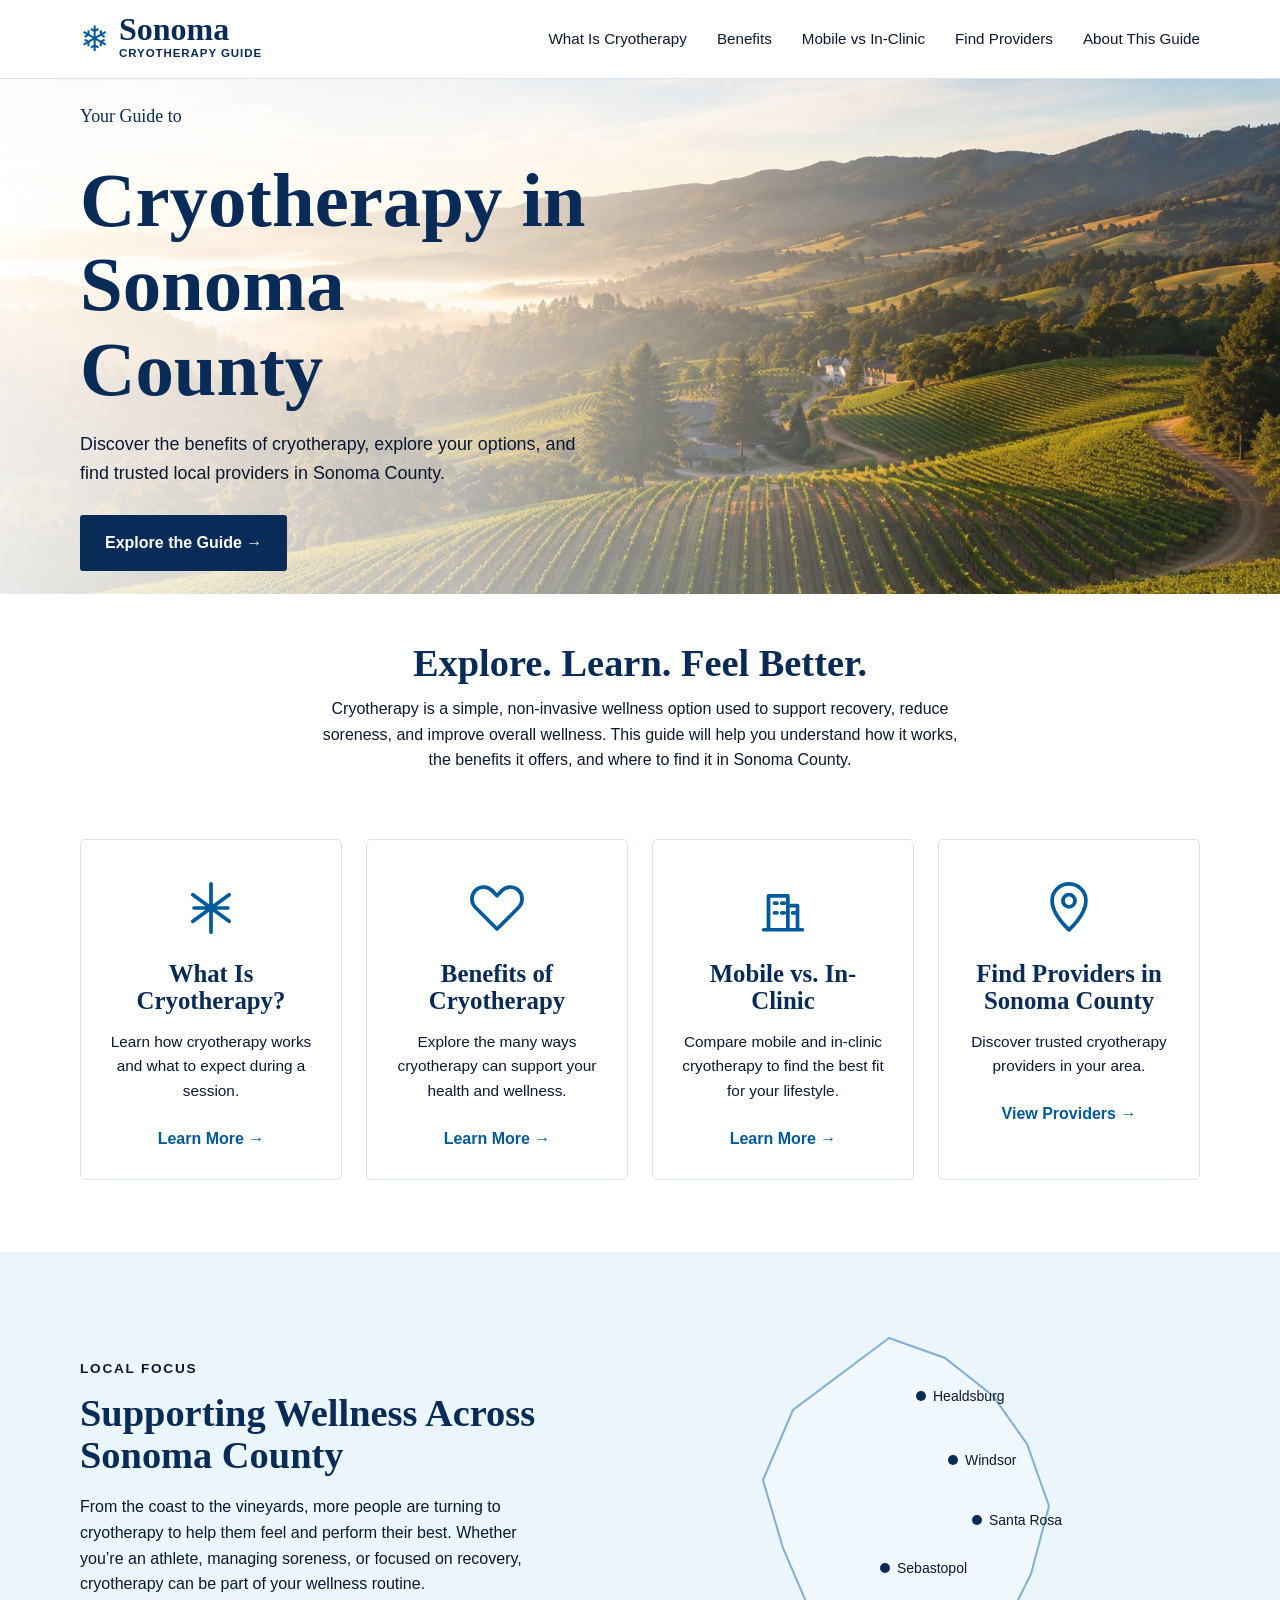
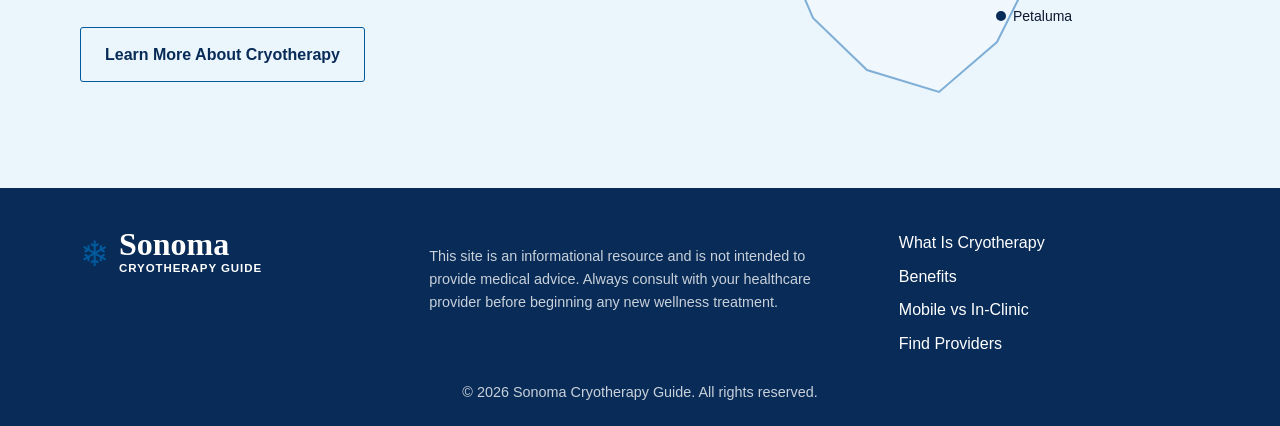
==== commit 40e37dce: "Add files via upload" ====
--- a/index.html
+++ b/index.html
@@ -1,390 +1,159 @@
-<!DOCTYPE html>
-<html lang="en">
-<head>
-    <meta charset="UTF-8">
-    <meta name="viewport" content="width=device-width, initial-scale=1.0">
-    <title>Sonoma Cryotherapy Guide 2026 | Best Cryotherapy in Sonoma County</title>
-    <meta name="description" content="Complete Sonoma County Cryotherapy Guide: What is cryotherapy, benefits, whole-body vs localized vs cryofacials, mobile vs in-clinic, and how to find trusted providers in Santa Rosa, Petaluma, Healdsburg &amp; more.">
-    <meta name="keywords" content="cryotherapy Sonoma County, mobile cryotherapy Sonoma, whole body cryotherapy Santa Rosa, localized cryotherapy Petaluma, cryofacial Healdsburg, cryotherapy benefits, Sonoma wellness">
-    <link rel="preconnect" href="https://fonts.googleapis.com">
-    <link rel="preconnect" href="https://fonts.gstatic.com" crossorigin>
-    <link href="https://fonts.googleapis.com/css2?family=Libre+Baskerville:wght@400;700&amp;family=Open+Sans:wght@400;600;700&amp;display=swap" rel="stylesheet">
-    <style>
-        :root {
-            --light-bg: #f8fafd;
-            --accent-green: #7aa648;
-            --accent-blue: #2f5f97;
-        }
-        * { box-sizing: border-box; margin: 0; padding: 0; }
-        body {
-            font-family: "Open Sans", Arial, sans-serif;
-            line-height: 1.7;
-            color: #2c3e50;
-            background: #f0f4f8;
-        }
-        .site-shell {
-            max-width: 1180px;
-            margin: 20px auto;
-            background: #ffffff;
-            border-radius: 8px;
-            overflow: hidden;
-            box-shadow: 0 4px 20px rgba(0,0,0,0.08);
-        }
-        header {
-            background: #fff;
-            padding: 20px 40px;
-            border-bottom: 1px solid #e4e8ed;
-            display: flex;
-            align-items: center;
-            justify-content: space-between;
-            flex-wrap: wrap;
-            gap: 20px;
-        }
-        .brand {
-            font-family: "Libre Baskerville", Georgia, serif;
-            font-size: 28px;
-            font-weight: 700;
-        }
-        .brand-green { color: var(--accent-green); }
-        .brand-blue { color: var(--accent-blue); }
-        nav a {
-            margin-left: 24px;
-            text-decoration: none;
-            color: #2f2f2f;
-            font-weight: 600;
-            font-size: 15px;
-        }
-        nav a:hover { color: var(--accent-blue); }
-        .hero {
-            position: relative;
-            height: 420px;
-            background: linear-gradient(rgba(0,0,0,0.35), rgba(0,0,0,0.35)), url('images/sonoma-cryotherapy-hero.jpg') center/cover no-repeat;
-            display: flex;
-            align-items: center;
-            justify-content: center;
-            text-align: center;
-            color: white;
-        }
-        .hero-content h1 {
-            font-family: "Libre Baskerville", Georgia, serif;
-            font-size: 42px;
-            line-height: 1.2;
-            margin-bottom: 16px;
-        }
-        section {
-            padding: 80px 60px;
-            background: var(--light-bg);
-        }
-        .section-header {
-            text-align: center;
-            margin-bottom: 50px;
-        }
-        .section-header h2 {
-            font-family: "Libre Baskerville", Georgia, serif;
-            font-size: 34px;
-            color: #1e3a5f;
-            margin-bottom: 12px;
-        }
-        .back-to-top {
-            display: inline-block;
-            margin-top: 30px;
-            color: var(--accent-blue);
-            text-decoration: none;
-            font-weight: 600;
-            font-size: 14px;
-        }
-        .two-col {
-            display: grid;
-            grid-template-columns: 1fr 1fr;
-            gap: 60px;
-            align-items: center;
-        }
-        .feature-grid {
-            display: grid;
-            grid-template-columns: repeat(auto-fit, minmax(340px, 1fr));
-            gap: 30px;
-        }
-        .feature-card {
-            background: white;
-            border-radius: 8px;
-            overflow: hidden;
-            box-shadow: 0 3px 12px rgba(0,0,0,0.06);
-        }
-        .feature-card img {
-            width: 100%;
-            height: 240px;
-            object-fit: cover;
-        }
-        .feature-body {
-            padding: 28px;
-        }
-        .feature-body h3 {
-            font-family: "Libre Baskerville", Georgia, serif;
-            color: #2a5a94;
-            margin-bottom: 12px;
-        }
-        .highlight-box {
-            background: linear-gradient(135deg, #edf7ff, #e0f0fb);
-            padding: 40px;
-            border-radius: 12px;
-            margin: 50px 0;
-        }
-        .mobile-emphasis {
-            background: #f0f9f4;
-            border-left: 6px solid #7aa648;
-        }
-        .cta-button {
-            display: inline-block;
-            background: linear-gradient(180deg, #2f66a5, #275894);
-            color: white;
-            padding: 18px 36px;
-            border-radius: 6px;
-            font-size: 20px;
-            font-weight: 700;
-            text-decoration: none;
-            margin-top: 20px;
-        }
-        footer {
-            background: #1e3a5f;
-            color: white;
-            text-align: center;
-            padding: 40px;
-            font-size: 14px;
-        }
-        @media (max-width: 860px) {
-            .two-col { grid-template-columns: 1fr; }
-            section { padding: 60px 30px; }
-        }
-    </style>
-</head>
-<body>
-    <div class="site-shell">
-
-        <!-- HEADER -->
-        <header>
-            <div class="brand">
-                <span class="brand-green">Sonoma</span>
-                <span class="brand-blue">Cryotherapy Guide</span>
-            </div>
-            <nav>
-                <a href="#what-is">What is Cryotherapy?</a>
-                <a href="#benefits">Benefits</a>
-                <a href="#types">Types of Treatments</a>
-                <a href="#mobile">Mobile vs In-Clinic</a>
-                <a href="#providers">Find Providers</a>
-            </nav>
-        </header>
-
-        <!-- HERO -->
-        <div class="hero">
-            <div class="hero-content">
-                <div>
-                    <h1>Cryotherapy in Sonoma County</h1>
-                    <p style="font-size:20px;max-width:720px;margin:0 auto;">Your complete local guide to cryotherapy — benefits, treatment types, mobile options, and how to choose the right provider.</p>
-                </div>
-            </div>
-        </div>
-
-        <!-- WHAT IS CRYOTHERAPY -->
-        <section id="what-is">
-            <div class="section-header">
-                <h2>What Is Cryotherapy?</h2>
-                <p style="max-width:680px;margin:0 auto 20px;">Cold therapy used for recovery, wellness, and targeted relief</p>
-            </div>
-            
-            <div class="two-col">
-                <div>
-                    <img src="images/cryotherapy-session.jpg" alt="Cryotherapy session in Sonoma County" style="width:100%;border-radius:8px;">
-                    <img src="images/cryotherapy-chamber.jpg" alt="Whole body cryotherapy chamber Sonoma" style="width:100%;border-radius:8px;margin-top:20px;">
-                </div>
-                <div>
-                    <p>Cryotherapy is a treatment that involves exposing the body to very cold temperatures for a short period. In Sonoma County, both <strong>whole-body</strong> and <strong>localized</strong> cryotherapy are available.</p>
-                    
-                    <h3 style="margin:25px 0 12px;">How It Works</h3>
-                    <p>Cold exposure triggers vasoconstriction followed by increased circulation. Sessions are brief — typically 2–3 minutes for whole-body and slightly longer for localized treatments.</p>
-                    
-                    <h3 style="margin:25px 0 12px;">Common Uses in Sonoma County</h3>
-                    <ul style="padding-left:20px;margin:15px 0;">
-                        <li>Post-workout muscle recovery</li>
-                        <li>Targeted inflammation relief</li>
-                        <li>General wellness and refreshment</li>
-                        <li>Skin appearance support</li>
-                    </ul>
-                    
-                    <a href="#top" class="back-to-top">↑ Back to Top</a>
-                </div>
-            </div>
-        </section>
-
-        <!-- BENEFITS -->
-        <section id="benefits" style="background:#fff;">
-            <div class="section-header">
-                <h2>Benefits of Cryotherapy</h2>
-            </div>
-            
-            <div class="feature-grid">
-                <div class="feature-card">
-                    <img src="images/recovery-support.jpg" alt="Athletic recovery cryotherapy Sonoma">
-                    <div class="feature-body">
-                        <h3>Recovery Support</h3>
-                        <p>Helps reduce muscle soreness and supports faster recovery after training or physical activity.</p>
-                    </div>
-                </div>
-                <div class="feature-card">
-                    <img src="images/targeted-cooling.jpg" alt="Localized cryotherapy treatment">
-                    <div class="feature-body">
-                        <h3>Targeted Cooling</h3>
-                        <p>Focuses cold therapy on specific areas for more precise relief.</p>
-                    </div>
-                </div>
-                <div class="feature-card">
-                    <img src="images/benefits-main.jpg" alt="Wellness cryotherapy experience Sonoma County">
-                    <div class="feature-body">
-                        <h3>Wellness &amp; Refreshment</h3>
-                        <p>Many people report feeling energized and refreshed after sessions.</p>
-                    </div>
-                </div>
-            </div>
-            
-            <div style="text-align:center;margin-top:40px;">
-                <a href="#top" class="back-to-top">↑ Back to Top</a>
-            </div>
-        </section>
-
-        <!-- TYPES OF TREATMENTS -->
-        <section id="types">
-            <div class="section-header">
-                <h2>Types of Cryotherapy Treatments</h2>
-            </div>
-            
-            <div class="feature-grid">
-                <div class="feature-card">
-                    <img src="images/whole-body.jpg" alt="Whole body cryotherapy chamber Sonoma County">
-                    <div class="feature-body">
-                        <h3>Whole-Body Cryotherapy</h3>
-                        <p>Stand in a chamber exposed to extremely cold air for 2–3 minutes.</p>
-                    </div>
-                </div>
-                <div class="feature-card">
-                    <img src="images/localized.jpg" alt="Localized cryotherapy device">
-                    <div class="feature-body">
-                        <h3>Localized Cryotherapy</h3>
-                        <p>Targeted cold applied to specific muscles or joints.</p>
-                    </div>
-                </div>
-                <div class="feature-card">
-                    <img src="images/provider-treatment-types.jpg" alt="Cryofacial treatment Sonoma">
-                    <div class="feature-body">
-                        <h3>Cryofacials</h3>
-                        <p>Cold therapy focused on the face for skin appearance and refreshment.</p>
-                    </div>
-                </div>
-                <div class="feature-card">
-                    <img src="images/types-main.jpg" alt="Body-focused cryotherapy">
-                    <div class="feature-body">
-                        <h3>Body-Focused Treatments</h3>
-                        <p>Targeted sessions for contouring or skin goals.</p>
-                    </div>
-                </div>
-            </div>
-            
-            <a href="#top" class="back-to-top" style="display:block;text-align:center;margin-top:40px;">↑ Back to Top</a>
-        </section>
-
-        <!-- MOBILE VS IN-CLINIC — EMPHASIZED -->
-        <section id="mobile" class="mobile-emphasis">
-            <div class="section-header">
-                <h2>Mobile Cryotherapy vs In-Clinic in Sonoma County</h2>
-                <p style="font-size:19px;color:#1e3a5f;">Why more locals are choosing mobile services</p>
-            </div>
-            
-            <div class="two-col">
-                <div>
-                    <h3>Mobile Cryotherapy Advantages</h3>
-                    <ul style="padding-left:24px;">
-                        <li>Comes to your home, gym, or office</li>
-                        <li>Highly targeted localized treatments</li>
-                        <li>No travel or waiting rooms</li>
-                        <li>Flexible scheduling</li>
-                        <li>One-on-one personalized sessions</li>
-                    </ul>
-                    <img src="images/provider-convenience.jpg" alt="Mobile cryotherapy service Sonoma County" style="width:100%;border-radius:8px;margin-top:30px;">
-                </div>
-                
-                <div>
-                    <h3>In-Clinic Cryotherapy</h3>
-                    <ul style="padding-left:24px;">
-                        <li>Fixed location — requires travel</li>
-                        <li>Often whole-body chamber focused</li>
-                        <li>Standard appointment structure</li>
-                    </ul>
-                    
-                    <div class="highlight-box">
-                        <strong>Best for Sonoma County residents:</strong> Mobile localized cryotherapy offers greater convenience and precision for muscle recovery, inflammation, and wellness routines in Santa Rosa, Petaluma, Healdsburg, Windsor, and Sebastopol.
-                    </div>
-                    
-                    <a href="#providers" class="cta-button">Find Mobile Providers Near You</a>
-                </div>
-            </div>
-            
-            <a href="#top" class="back-to-top" style="display:block;text-align:center;margin-top:50px;">↑ Back to Top</a>
-        </section>
-
-        <!-- FIND PROVIDERS -->
-        <section id="providers" style="background:#fff;">
-            <div class="section-header">
-                <h2>Find Cryotherapy Providers in Sonoma County</h2>
-            </div>
-            
-            <div class="two-col">
-                <div>
-                    <h3>What to Compare Before Booking</h3>
-                    <ul style="padding-left:20px;">
-                        <li>Treatment types offered (whole-body, localized, cryofacial)</li>
-                        <li>Mobile vs fixed clinic</li>
-                        <li>Session length and experience</li>
-                        <li>Convenience and location</li>
-                    </ul>
-                    <p style="margin-top:30px;">Sonoma County offers a mix of traditional clinics and modern mobile services. Consider your goals — recovery, skin health, or general wellness — when choosing.</p>
-                </div>
-                <div>
-                    <img src="images/sonoma-provider-options.jpg" alt="Cryotherapy providers Sonoma County locations" style="width:100%;border-radius:8px;">
-                    <img src="images/find-providers-main.jpg" alt="Cryotherapy treatment room Sonoma" style="width:100%;border-radius:8px;margin-top:25px;">
-                </div>
-            </div>
-            
-            <div style="text-align:center;margin-top:50px;">
-                <a href="#mobile" class="cta-button">Learn More About Mobile Cryotherapy →</a>
-            </div>
-            
-            <a href="#top" class="back-to-top" style="display:block;text-align:center;margin-top:40px;">↑ Back to Top</a>
-        </section>
-
-        <!-- FINAL CTA -->
-        <section style="background:linear-gradient(135deg,#e8f4ff,#f0f9f4);text-align:center;padding:90px 40px;">
-            <h2 style="font-size:32px;margin-bottom:20px;">Ready to Experience Cryotherapy in Sonoma County?</h2>
-            <p style="max-width:620px;margin:0 auto 30px;font-size:18px;">Compare options, understand the benefits, and choose the treatment style that fits your lifestyle.</p>
-            <a href="#providers" class="cta-button">Explore Local Providers</a>
-        </section>
-
-        <footer>
-            <p>Sonoma Cryotherapy Guide • Comprehensive Local Resource for Cryotherapy in Sonoma County, California</p>
-            <p style="margin-top:12px;font-size:13px;">Information for educational purposes. Always consult a healthcare provider before starting new treatments.</p>
-        </footer>
-
-    </div>
-
-    <script>
-        // Smooth scroll for anchor links
-        document.querySelectorAll('a[href^="#"]').forEach(anchor => {
-            anchor.addEventListener('click', function(e) {
-                if (this.getAttribute('href') !== '#top') {
-                    e.preventDefault();
-                    const target = document.querySelector(this.getAttribute('href'));
-                    if (target) target.scrollIntoView({ behavior: 'smooth' });
-                }
-            });
-        });
-    </script>
-</body>
-</html>
+<!DOCTYPE html>
+<html lang="en">
+<head>
+  <meta charset="UTF-8" />
+  <meta name="viewport" content="width=device-width, initial-scale=1.0" />
+
+  <title>Cryotherapy in Sonoma County | Sonoma Cryotherapy Guide</title>
+  <meta name="description" content="Explore cryotherapy in Sonoma County, including benefits, mobile vs in-clinic options, and how to find local providers." />
+
+  <link rel="stylesheet" href="css/style.css" />
+</head>
+
+<body>
+
+<header class="site-header">
+  <div class="container header-inner">
+    <a href="index.html" class="logo">
+      <span class="logo-mark">❄</span>
+      <span>
+        <strong>Sonoma</strong>
+        <small>Cryotherapy Guide</small>
+      </span>
+    </a>
+
+    <nav class="main-nav">
+      <a href="what-is-cryotherapy.html">What Is Cryotherapy</a>
+      <a href="benefits-of-cryotherapy.html">Benefits</a>
+      <a href="mobile-vs-in-clinic.html">Mobile vs In-Clinic</a>
+      <a href="find-cryotherapy-providers-sonoma-county.html">Find Providers</a>
+      <a href="index.html#about-guide">About This Guide</a>
+    </nav>
+  </div>
+</header>
+
+<main>
+
+<section class="home-hero">
+  <div class="hero-overlay">
+    <div class="container">
+      <div class="home-hero-content">
+        <p class="hero-kicker">Your Guide to</p>
+        <h1>Cryotherapy in Sonoma County</h1>
+        <p>
+          Discover the benefits of cryotherapy, explore your options, and find
+          trusted local providers in Sonoma County.
+        </p>
+        <a href="what-is-cryotherapy.html" class="btn btn-primary">Explore the Guide →</a>
+      </div>
+    </div>
+  </div>
+</section>
+
+<section class="intro-section" id="about-guide">
+  <div class="container narrow">
+    <h2>Explore. Learn. Feel Better.</h2>
+    <p>
+      Cryotherapy is a simple, non-invasive wellness option used to support recovery,
+      reduce soreness, and improve overall wellness. This guide will help you understand
+      how it works, the benefits it offers, and where to find it in Sonoma County.
+    </p>
+  </div>
+</section>
+
+<section class="card-section">
+  <div class="container card-grid">
+
+    <article class="info-card">
+      <div class="card-icon">
+        <svg viewBox="0 0 24 24"><path d="M12 2v20M4.5 6.5l15 11M19.5 6.5l-15 11M5 12h14"/></svg>
+      </div>
+      <h3>What Is Cryotherapy?</h3>
+      <p>Learn how cryotherapy works and what to expect during a session.</p>
+      <a href="what-is-cryotherapy.html">Learn More →</a>
+    </article>
+
+    <article class="info-card">
+      <div class="card-icon">
+        <svg viewBox="0 0 24 24"><path d="M20.8 4.6c-1.9-1.8-4.9-1.7-6.8.2L12 6.9l-2-2.1c-1.9-1.9-4.9-2-6.8-.2-2 1.9-2.1 5.1-.2 7.1l9 9 9-9c1.9-2 1.8-5.2-.2-7.1z"/></svg>
+      </div>
+      <h3>Benefits of Cryotherapy</h3>
+      <p>Explore the many ways cryotherapy can support your health and wellness.</p>
+      <a href="benefits-of-cryotherapy.html">Learn More →</a>
+    </article>
+
+    <article class="info-card">
+      <div class="card-icon">
+        <svg viewBox="0 0 24 24"><path d="M4 21h16M6 21V7h8v14M14 11h4v10M8.5 10h1M11.5 10h1M8.5 14h1M11.5 14h1M16 14h1"/></svg>
+      </div>
+      <h3>Mobile vs. In-Clinic</h3>
+      <p>Compare mobile and in-clinic cryotherapy to find the best fit for your lifestyle.</p>
+      <a href="mobile-vs-in-clinic.html">Learn More →</a>
+    </article>
+
+    <article class="info-card">
+      <div class="card-icon">
+        <svg viewBox="0 0 24 24"><path d="M12 21s7-6.1 7-12a7 7 0 0 0-14 0c0 5.9 7 12 7 12z"/><circle cx="12" cy="9" r="2.5"/></svg>
+      </div>
+      <h3>Find Providers in Sonoma County</h3>
+      <p>Discover trusted cryotherapy providers in your area.</p>
+      <a href="find-cryotherapy-providers-sonoma-county.html">View Providers →</a>
+    </article>
+
+  </div>
+</section>
+
+<section class="map-section">
+  <div class="container split-section">
+    <div>
+      <p class="eyebrow">Local Focus</p>
+      <h2>Supporting Wellness Across Sonoma County</h2>
+      <p>
+        From the coast to the vineyards, more people are turning to cryotherapy
+        to help them feel and perform their best. Whether you’re an athlete,
+        managing soreness, or focused on recovery, cryotherapy can be part of
+        your wellness routine.
+      </p>
+      <a href="what-is-cryotherapy.html" class="btn btn-secondary">Learn More About Cryotherapy</a>
+    </div>
+
+    <div class="map-card">
+      <svg viewBox="0 0 420 420" role="img" aria-label="Sonoma County map">
+        <path class="county-shape" d="M188 28 L244 48 L292 86 L326 134 L348 196 L330 264 L296 332 L238 382 L166 360 L112 308 L82 238 L62 170 L92 100 Z" />
+        <circle class="map-dot" cx="220" cy="86" r="5" /><text x="232" y="91">Healdsburg</text>
+        <circle class="map-dot" cx="252" cy="150" r="5" /><text x="264" y="155">Windsor</text>
+        <circle class="map-dot" cx="276" cy="210" r="5" /><text x="288" y="215">Santa Rosa</text>
+        <circle class="map-dot" cx="184" cy="258" r="5" /><text x="196" y="263">Sebastopol</text>
+        <circle class="map-dot" cx="300" cy="306" r="5" /><text x="312" y="311">Petaluma</text>
+      </svg>
+    </div>
+  </div>
+</section>
+
+</main>
+
+<footer class="site-footer">
+  <div class="container footer-grid">
+    <a href="index.html" class="footer-logo">
+      <span class="logo-mark">❄</span>
+      <span><strong>Sonoma</strong><small>Cryotherapy Guide</small></span>
+    </a>
+
+    <p>
+      This site is an informational resource and is not intended to provide
+      medical advice. Always consult with your healthcare provider before
+      beginning any new wellness treatment.
+    </p>
+
+    <nav>
+      <a href="what-is-cryotherapy.html">What Is Cryotherapy</a>
+      <a href="benefits-of-cryotherapy.html">Benefits</a>
+      <a href="mobile-vs-in-clinic.html">Mobile vs In-Clinic</a>
+      <a href="find-cryotherapy-providers-sonoma-county.html">Find Providers</a>
+    </nav>
+  </div>
+  <p class="copyright">© 2026 Sonoma Cryotherapy Guide. All rights reserved.</p>
+</footer>
+
+</body>
+</html>
--- a/css/style.css
+++ b/css/style.css
@@ -0,0 +1,506 @@
+:root {
+  --navy: #082b57;
+  --blue: #005a9c;
+  --light-blue: #eaf5fc;
+  --white: #ffffff;
+  --text: #0c1830;
+  --muted: #435266;
+  --border: #d8e4ee;
+  --shadow: 0 16px 40px rgba(8,43,87,0.12);
+}
+
+* { box-sizing: border-box; }
+
+body {
+  margin: 0;
+  font-family: Arial, sans-serif;
+  color: var(--text);
+  background: var(--white);
+  line-height: 1.6;
+}
+
+h1, h2, h3 {
+  font-family: Georgia, "Times New Roman", serif;
+  color: var(--navy);
+  line-height: 1.1;
+  margin-top: 0;
+}
+
+a {
+  color: var(--blue);
+  text-decoration: none;
+}
+
+a:hover { text-decoration: underline; }
+
+.container {
+  width: min(1120px, 90%);
+  margin: 0 auto;
+}
+
+.narrow {
+  max-width: 760px;
+  text-align: center;
+}
+
+/* Header */
+
+.site-header {
+  background: var(--white);
+  border-bottom: 1px solid var(--border);
+  position: sticky;
+  top: 0;
+  z-index: 20;
+}
+
+.header-inner {
+  min-height: 78px;
+  display: flex;
+  justify-content: space-between;
+  align-items: center;
+  gap: 28px;
+}
+
+.logo,
+.footer-logo {
+  display: flex;
+  align-items: center;
+  gap: 10px;
+  color: var(--navy);
+  text-decoration: none;
+}
+
+.logo strong,
+.footer-logo strong {
+  font-family: Georgia, "Times New Roman", serif;
+  font-size: 2rem;
+  line-height: 0.9;
+  display: block;
+}
+
+.logo small,
+.footer-logo small {
+  display: block;
+  font-size: 0.72rem;
+  text-transform: uppercase;
+  letter-spacing: 0.08em;
+  font-weight: 700;
+}
+
+.logo-mark {
+  font-size: 2.2rem;
+  color: var(--blue);
+  line-height: 1;
+}
+
+.main-nav {
+  display: flex;
+  gap: 30px;
+  align-items: center;
+  font-size: 0.95rem;
+}
+
+.main-nav a {
+  color: var(--text);
+}
+
+/* Hero */
+
+.home-hero {
+  min-height: 515px;
+  background-image: url("../images/sonoma-county-cryotherapy-guide-hero.jpg");
+  background-size: cover;
+  background-position: center;
+}
+
+.hero-overlay {
+  min-height: 515px;
+  display: flex;
+  align-items: center;
+  background: linear-gradient(90deg, rgba(255,255,255,0.9) 0%, rgba(255,255,255,0.68) 36%, rgba(255,255,255,0.08) 76%);
+}
+
+.home-hero-content {
+  max-width: 520px;
+}
+
+.hero-kicker {
+  font-family: Georgia, "Times New Roman", serif;
+  font-size: 2rem;
+  color: var(--navy);
+  margin: 0 0 4px;
+}
+
+.home-hero h1 {
+  font-size: clamp(3rem, 6vw, 5.1rem);
+  margin-bottom: 18px;
+}
+
+.home-hero p {
+  font-size: 1.12rem;
+  margin-bottom: 28px;
+}
+
+/* Buttons */
+
+.btn {
+  display: inline-flex;
+  align-items: center;
+  justify-content: center;
+  min-width: 190px;
+  padding: 14px 24px;
+  border-radius: 3px;
+  font-weight: 700;
+  border: 1px solid transparent;
+}
+
+.btn:hover { text-decoration: none; }
+
+.btn-primary {
+  background: var(--navy);
+  color: var(--white);
+}
+
+.btn-secondary {
+  color: var(--navy);
+  border-color: var(--blue);
+  background: transparent;
+}
+
+/* Intro */
+
+.intro-section {
+  padding: 48px 0 36px;
+}
+
+.intro-section h2 {
+  font-size: clamp(2rem, 3vw, 2.8rem);
+  margin-bottom: 12px;
+}
+
+.intro-section p {
+  color: var(--text);
+  max-width: 660px;
+  margin: 0 auto;
+}
+
+/* Cards */
+
+.card-section {
+  padding: 30px 0 72px;
+}
+
+.card-grid {
+  display: grid;
+  grid-template-columns: repeat(4, 1fr);
+  gap: 24px;
+}
+
+.info-card {
+  min-height: 300px;
+  border: 1px solid var(--border);
+  border-radius: 5px;
+  padding: 34px 26px 28px;
+  text-align: center;
+  background: var(--white);
+}
+
+.card-icon {
+  width: 68px;
+  height: 68px;
+  margin: 0 auto 18px;
+  display: flex;
+  align-items: center;
+  justify-content: center;
+}
+
+.card-icon svg {
+  width: 58px;
+  height: 58px;
+  stroke: var(--blue);
+  stroke-width: 1.55;
+  fill: none;
+  stroke-linecap: round;
+  stroke-linejoin: round;
+}
+
+.info-card h3 {
+  font-size: 1.55rem;
+  margin-bottom: 12px;
+}
+
+.info-card p {
+  font-size: 0.96rem;
+  margin-bottom: 22px;
+}
+
+.info-card a {
+  font-weight: 700;
+}
+
+/* Map Section */
+
+.eyebrow {
+  margin: 0 0 12px;
+  text-transform: uppercase;
+  letter-spacing: 0.13em;
+  font-weight: 700;
+  color: var(--blue);
+  font-size: 0.85rem;
+}
+
+.map-section {
+  padding: 58px 0;
+  background:
+    linear-gradient(180deg, rgba(234,245,252,0.96), rgba(234,245,252,0.94)),
+    var(--light-blue);
+}
+
+.split-section {
+  display: grid;
+  grid-template-columns: 0.9fr 1.1fr;
+  gap: 70px;
+  align-items: center;
+}
+
+.map-section h2 {
+  font-size: clamp(2rem, 3vw, 3rem);
+  margin-bottom: 18px;
+}
+
+.map-section p {
+  color: var(--text);
+  max-width: 470px;
+}
+
+.map-section .btn {
+  margin-top: 14px;
+}
+
+.map-card {
+  display: flex;
+  justify-content: center;
+  align-items: center;
+}
+
+.map-card svg {
+  width: min(420px, 100%);
+  height: auto;
+}
+
+.county-shape {
+  fill: rgba(255,255,255,0.28);
+  stroke: #7faed6;
+  stroke-width: 2;
+}
+
+.map-dot {
+  fill: var(--navy);
+}
+
+.map-card text {
+  font-size: 14px;
+  font-family: Arial, sans-serif;
+  fill: var(--text);
+}
+
+/* Inner Page Styles */
+
+.page-hero {
+  padding: 88px 0 74px;
+  background: linear-gradient(180deg, var(--light-blue), var(--white));
+  text-align: center;
+}
+
+.page-hero .hero-text {
+  margin-left: auto;
+  margin-right: auto;
+  max-width: 760px;
+  color: var(--muted);
+  font-size: 1.15rem;
+}
+
+.page-hero h1 {
+  font-size: clamp(2.6rem, 5vw, 4.6rem);
+}
+
+.content-section {
+  padding: 78px 0;
+  background: var(--white);
+}
+
+.content-grid {
+  display: grid;
+  grid-template-columns: minmax(0, 1fr) 320px;
+  gap: 54px;
+  align-items: start;
+}
+
+.main-content {
+  max-width: 760px;
+}
+
+.main-content h2 {
+  font-size: clamp(1.65rem, 2.4vw, 2.35rem);
+  margin-top: 42px;
+  margin-bottom: 14px;
+}
+
+.main-content h2:first-child {
+  margin-top: 0;
+}
+
+.main-content p {
+  color: var(--muted);
+  font-size: 1.08rem;
+  margin-bottom: 18px;
+}
+
+.side-card {
+  background: var(--light-blue);
+  border: 1px solid var(--border);
+  border-radius: 14px;
+  padding: 30px;
+  position: sticky;
+  top: 110px;
+}
+
+.side-card p {
+  color: var(--muted);
+}
+
+.text-link {
+  display: block;
+  font-weight: 700;
+  margin-top: 14px;
+}
+
+.cta-section {
+  padding: 78px 0;
+  background: var(--light-blue);
+}
+
+.cta-box {
+  max-width: 900px;
+  margin: 0 auto;
+  background: var(--navy);
+  color: var(--white);
+  padding: 52px;
+  text-align: center;
+  border-radius: 10px;
+}
+
+.cta-box h2,
+.cta-box .eyebrow {
+  color: var(--white);
+}
+
+.cta-box p {
+  color: rgba(255,255,255,0.78);
+  max-width: 680px;
+  margin: 0 auto 28px;
+}
+
+.cta-box .btn-primary {
+  background: var(--white);
+  color: var(--navy);
+}
+
+/* Footer */
+
+.site-footer {
+  background: var(--navy);
+  color: var(--white);
+  padding: 42px 0 22px;
+}
+
+.footer-grid {
+  display: grid;
+  grid-template-columns: 1fr 1.4fr 1fr;
+  gap: 48px;
+  align-items: start;
+}
+
+.footer-logo {
+  color: var(--white);
+}
+
+.site-footer p {
+  font-size: 0.9rem;
+  color: rgba(255,255,255,0.78);
+}
+
+.site-footer nav {
+  display: grid;
+  gap: 8px;
+}
+
+.site-footer a {
+  color: var(--white);
+}
+
+.copyright {
+  text-align: center;
+  margin: 24px 0 0;
+}
+
+/* Responsive */
+
+@media (max-width: 920px) {
+  .header-inner {
+    flex-direction: column;
+    align-items: flex-start;
+    padding: 18px 0;
+  }
+
+  .main-nav {
+    flex-wrap: wrap;
+    gap: 14px 20px;
+  }
+
+  .card-grid {
+    grid-template-columns: repeat(2, 1fr);
+  }
+
+  .split-section,
+  .content-grid,
+  .footer-grid {
+    grid-template-columns: 1fr;
+  }
+
+  .side-card {
+    position: static;
+  }
+}
+
+@media (max-width: 620px) {
+  .home-hero,
+  .hero-overlay {
+    min-height: 560px;
+  }
+
+  .hero-overlay {
+    background: linear-gradient(90deg, rgba(255,255,255,0.94), rgba(255,255,255,0.72));
+  }
+
+  .card-grid {
+    grid-template-columns: 1fr;
+  }
+
+  .logo strong,
+  .footer-logo strong {
+    font-size: 1.7rem;
+  }
+
+  .home-hero h1 {
+    font-size: 3rem;
+  }
+
+  .hero-kicker {
+    font-size: 1.55rem;
+  }
+
+  .cta-box {
+    padding: 36px 24px;
+  }
+}
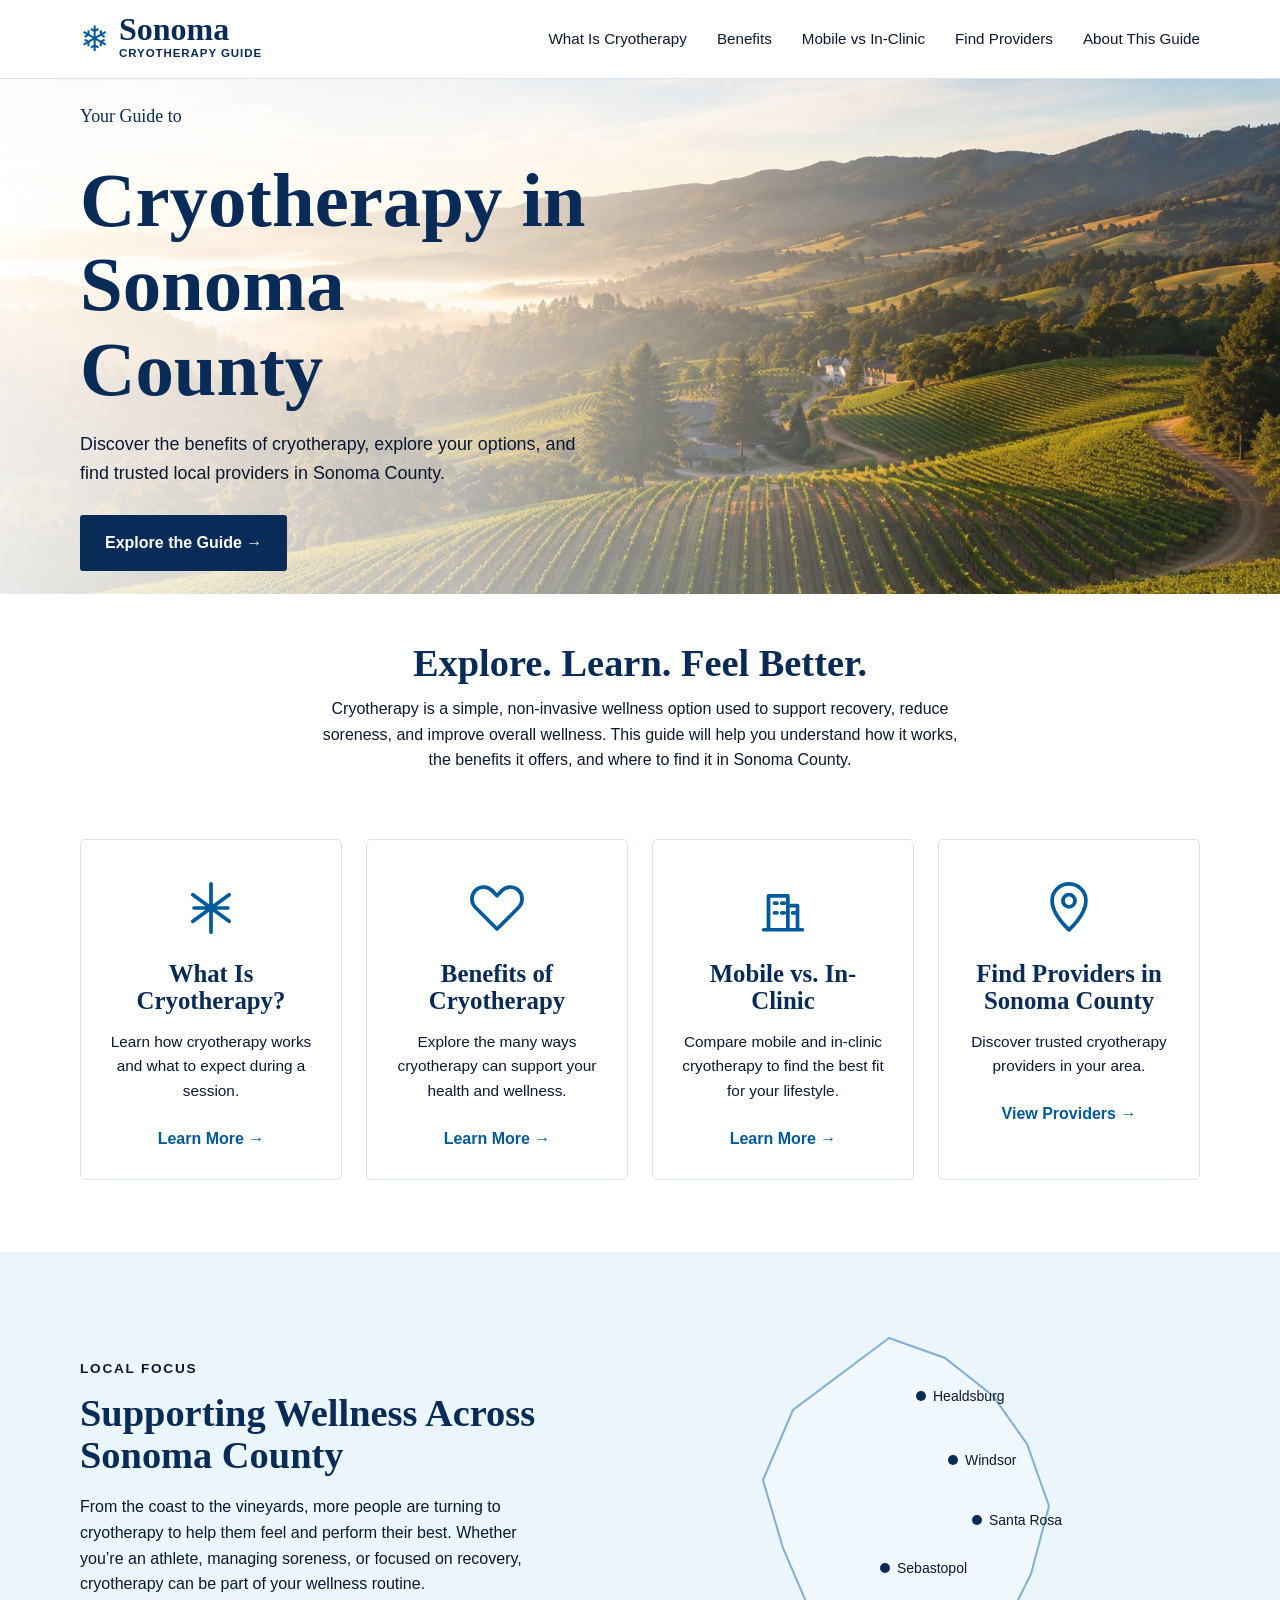
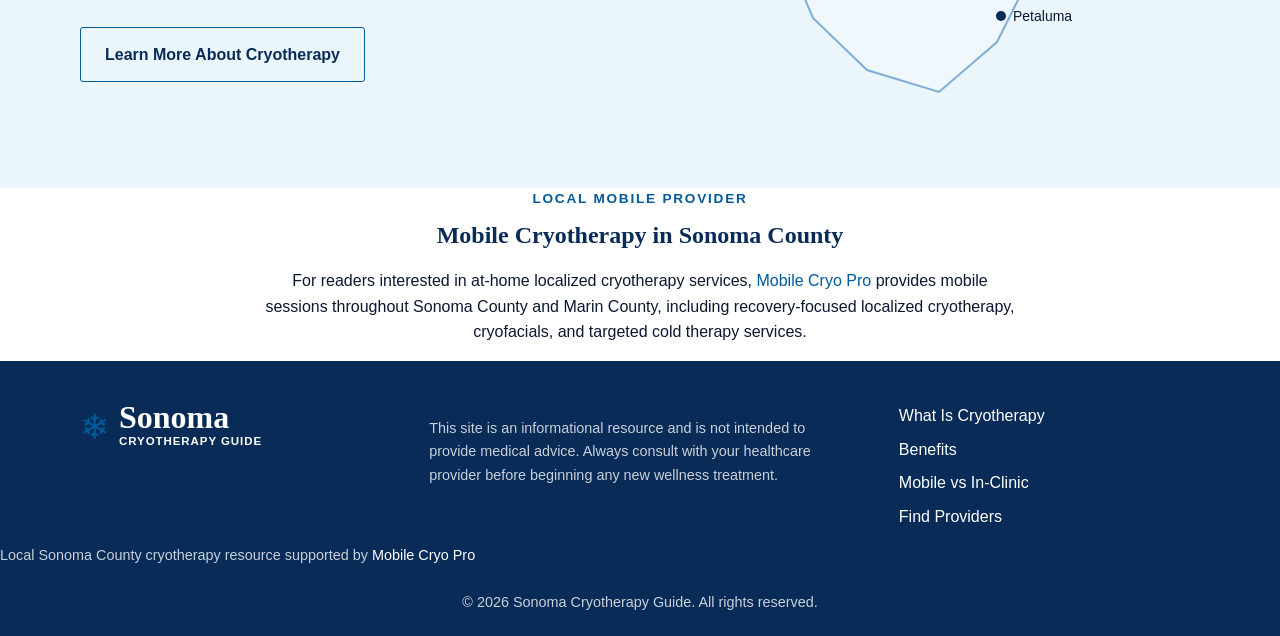
==== commit 3c4313e8: "Update index.html" ====
--- a/index.html
+++ b/index.html
@@ -130,6 +130,24 @@
   </div>
 </section>
 
+<section class="provider-section">
+  <div class="container narrow">
+    <p class="eyebrow">Local Mobile Provider</p>
+
+    <h2>Mobile Cryotherapy in Sonoma County</h2>
+
+    <p>
+      For readers interested in at-home localized cryotherapy services,
+      <a href="https://mobilecryopro.com" target="_blank" rel="noopener">
+        Mobile Cryo Pro
+      </a>
+      provides mobile sessions throughout Sonoma County and Marin County,
+      including recovery-focused localized cryotherapy, cryofacials,
+      and targeted cold therapy services.
+    </p>
+  </div>
+</section>
+
 </main>
 
 <footer class="site-footer">
@@ -152,8 +170,19 @@
       <a href="find-cryotherapy-providers-sonoma-county.html">Find Providers</a>
     </nav>
   </div>
-  <p class="copyright">© 2026 Sonoma Cryotherapy Guide. All rights reserved.</p>
+  <div class="footer-credit">
+  <p>
+    Local Sonoma County cryotherapy resource supported by
+    <a href="https://mobilecryopro.com" target="_blank" rel="noopener">
+      Mobile Cryo Pro
+    </a>
+  </p>
+
+  <p class="copyright">
+    © 2026 Sonoma Cryotherapy Guide. All rights reserved.
+  </p>
+</div>
 </footer>
 
 </body>
-</html>+</html>
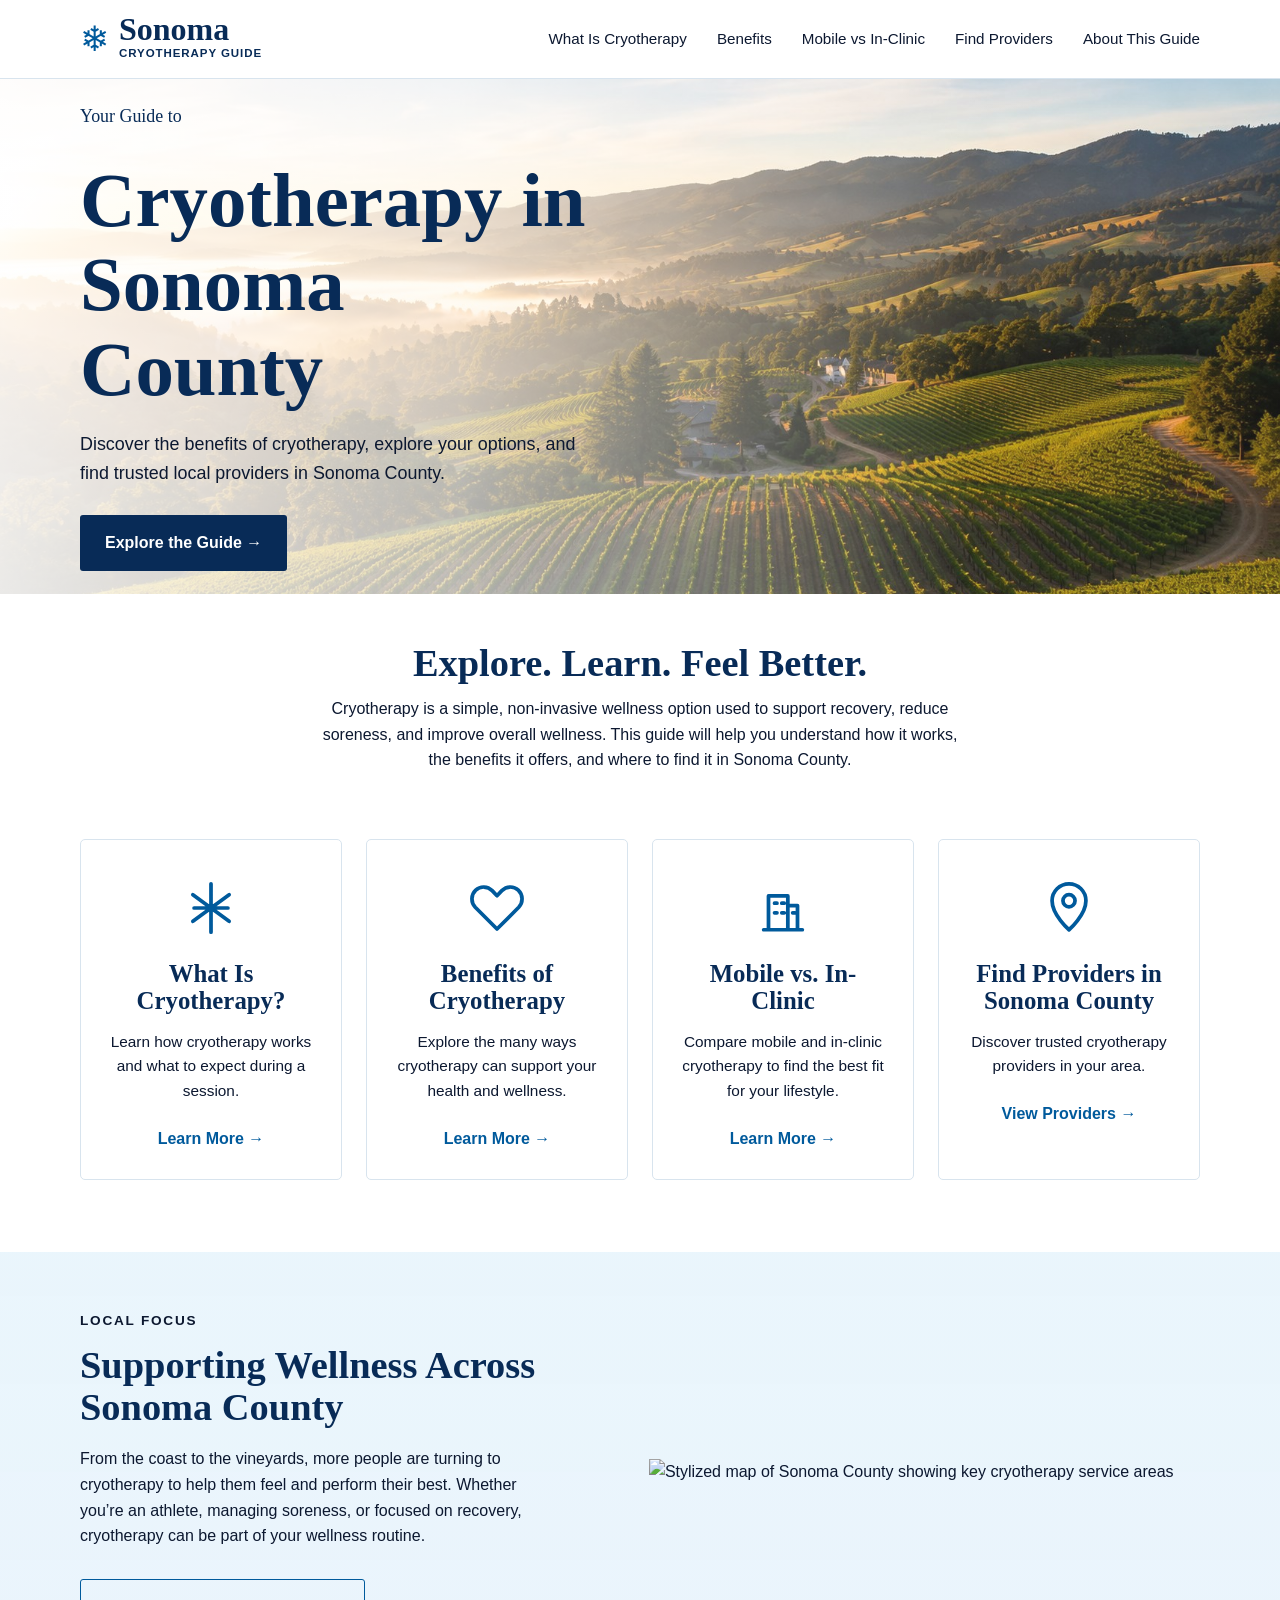
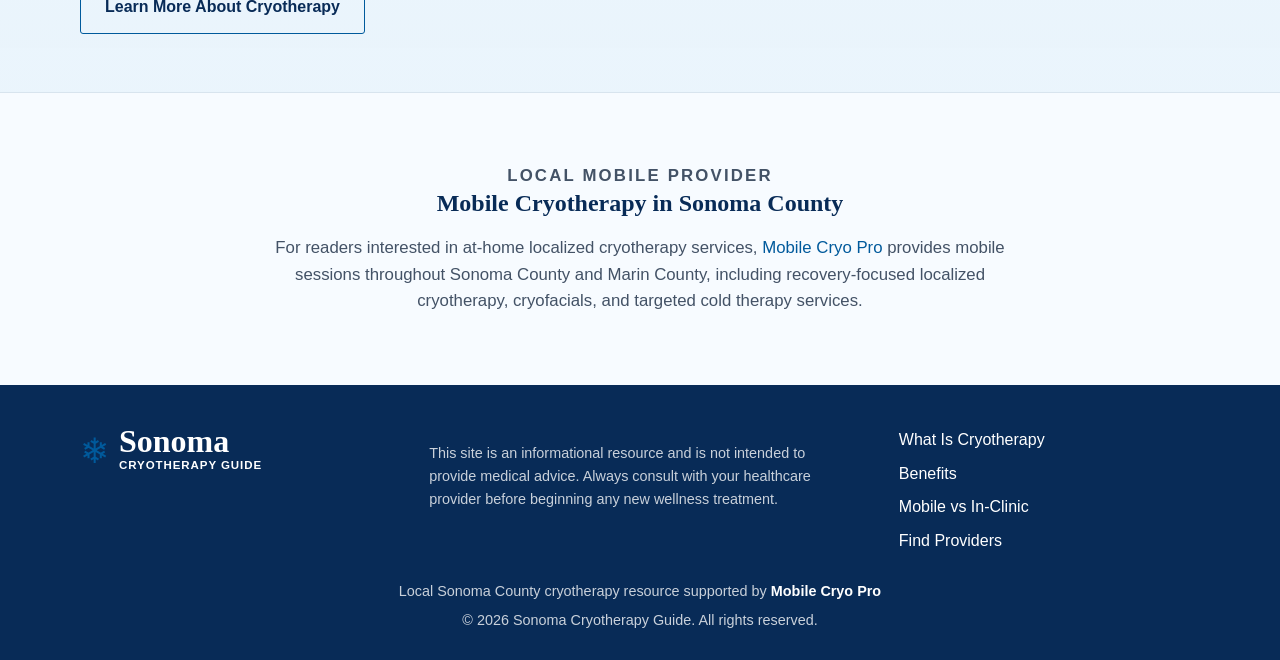
==== commit 4b0a15f7: "Update index.html" ====
--- a/index.html
+++ b/index.html
@@ -118,16 +118,11 @@
     </div>
 
     <div class="map-card">
-      <svg viewBox="0 0 420 420" role="img" aria-label="Sonoma County map">
-        <path class="county-shape" d="M188 28 L244 48 L292 86 L326 134 L348 196 L330 264 L296 332 L238 382 L166 360 L112 308 L82 238 L62 170 L92 100 Z" />
-        <circle class="map-dot" cx="220" cy="86" r="5" /><text x="232" y="91">Healdsburg</text>
-        <circle class="map-dot" cx="252" cy="150" r="5" /><text x="264" y="155">Windsor</text>
-        <circle class="map-dot" cx="276" cy="210" r="5" /><text x="288" y="215">Santa Rosa</text>
-        <circle class="map-dot" cx="184" cy="258" r="5" /><text x="196" y="263">Sebastopol</text>
-        <circle class="map-dot" cx="300" cy="306" r="5" /><text x="312" y="311">Petaluma</text>
-      </svg>
-    </div>
-  </div>
+  <img 
+    src=":images/sonoma-county-map-aesthetic.png" 
+    alt="Stylized map of Sonoma County showing key cryotherapy service areas"
+  />
+</div>
 </section>
 
 <section class="provider-section">
--- a/css/style.css
+++ b/css/style.css
@@ -444,6 +444,43 @@
   margin: 24px 0 0;
 }
 
+/* Provider Section */
+
+.provider-section {
+  padding: 70px 0;
+  background: #f7fbff;
+  text-align: center;
+  border-top: 1px solid var(--border);
+}
+
+.provider-section p {
+  max-width: 760px;
+  margin: 0 auto;
+  color: var(--muted);
+  font-size: 1.05rem;
+}
+
+.provider-section h2 {
+  margin-bottom: 18px;
+}
+
+/* Footer Credit */
+
+.footer-credit {
+  text-align: center;
+  margin-top: 26px;
+}
+
+.footer-credit p {
+  color: rgba(255,255,255,0.78);
+  margin: 6px 0;
+}
+
+.footer-credit a {
+  color: var(--white);
+  font-weight: 700;
+}
+
 /* Responsive */
 
 @media (max-width: 920px) {
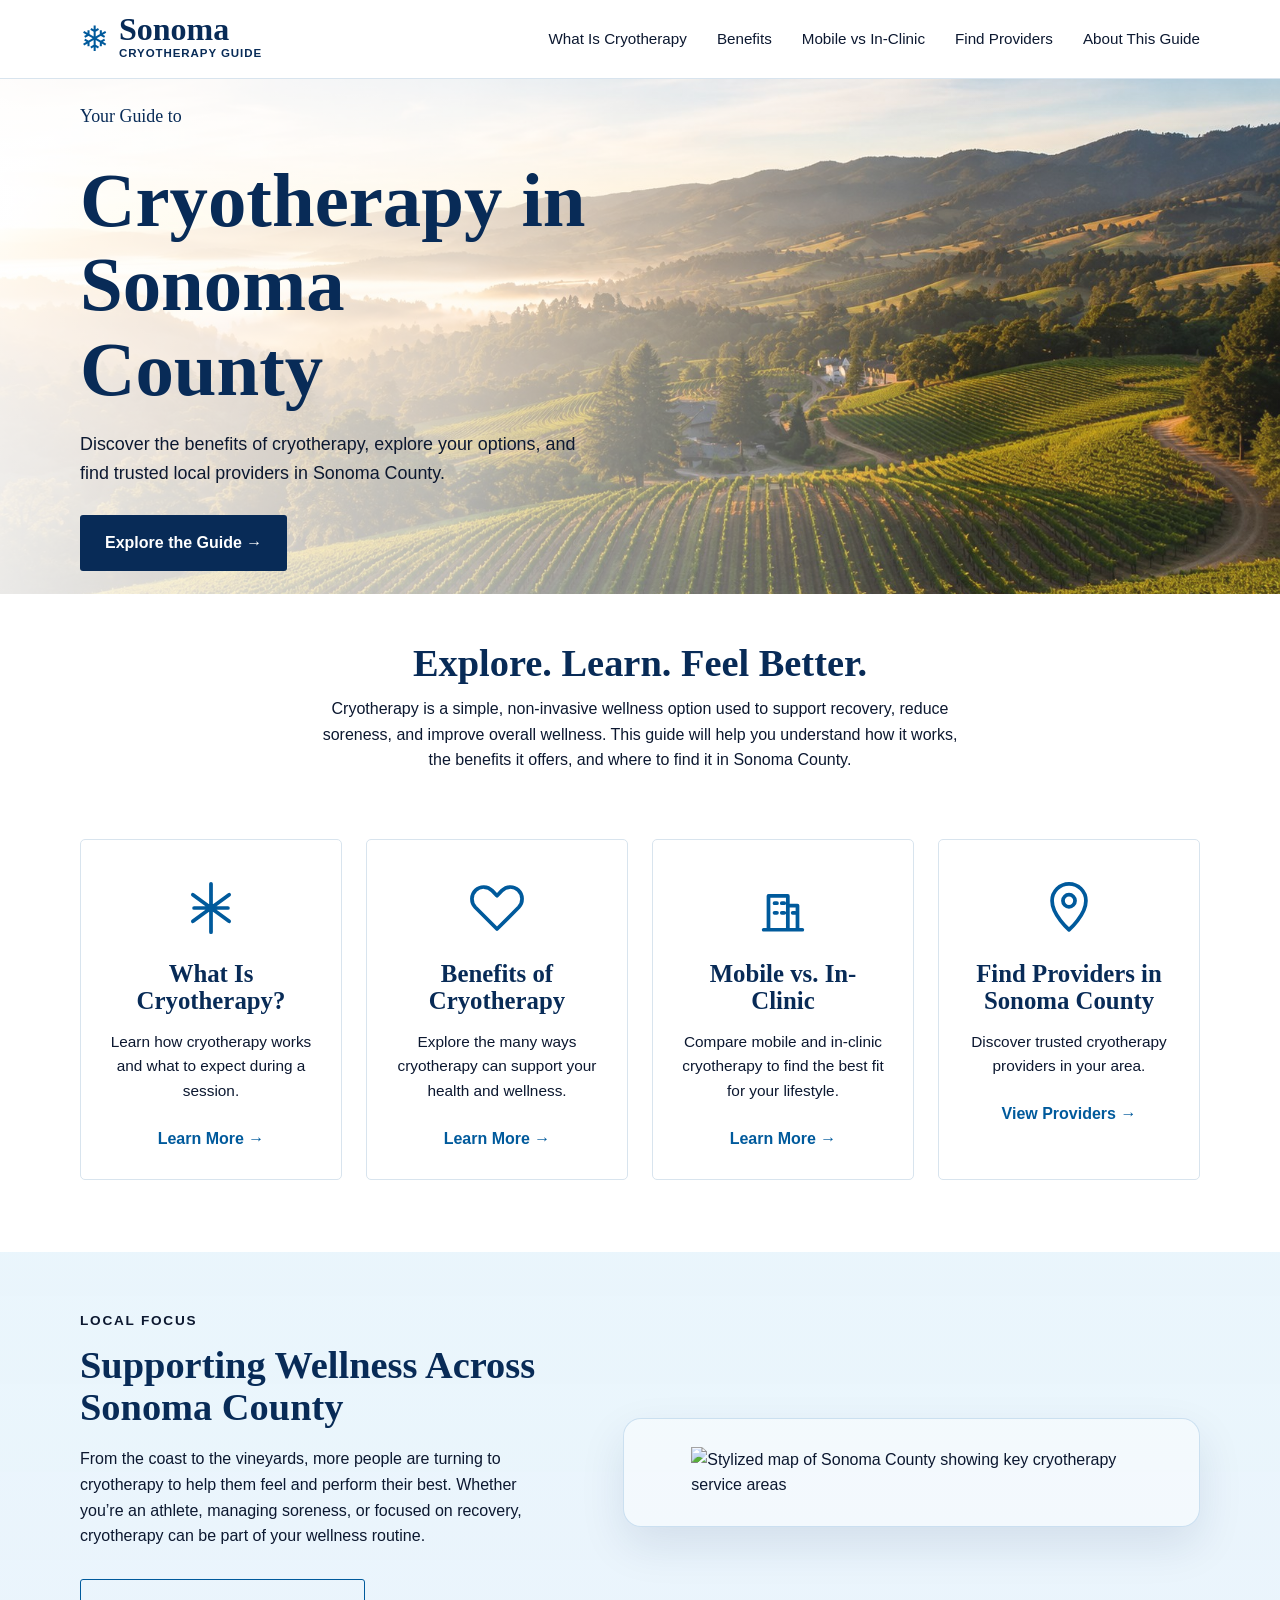
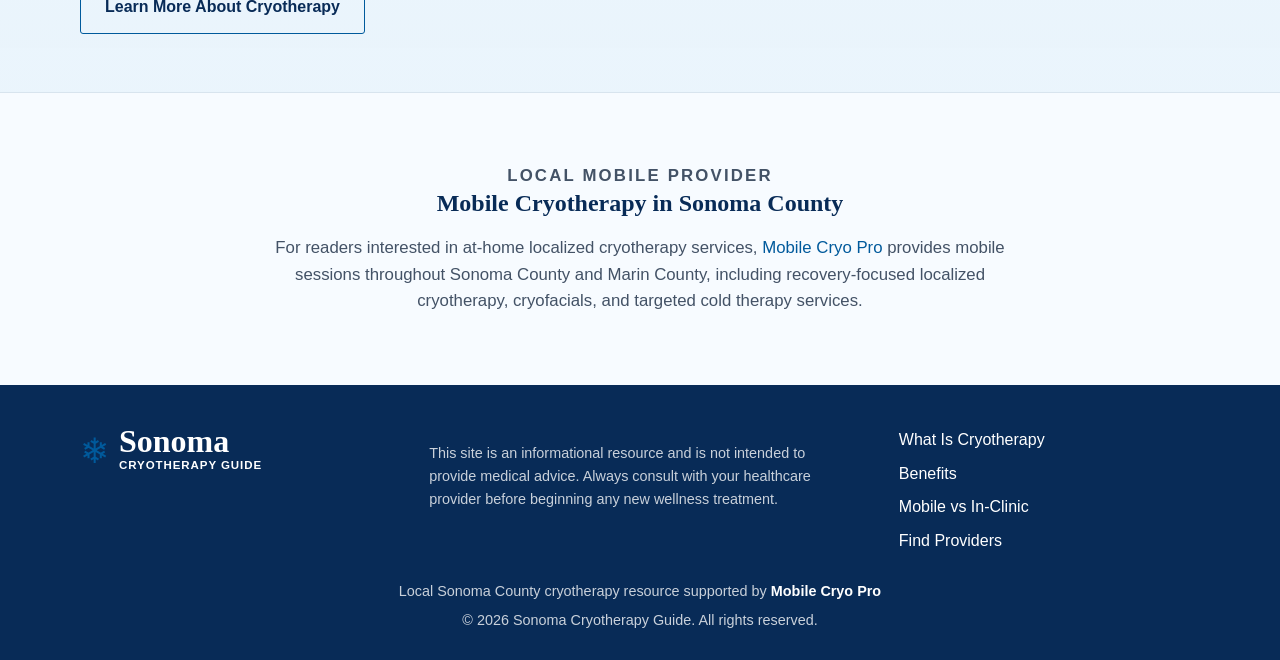
==== commit 2e678ea8: "Update index.html" ====
--- a/index.html
+++ b/index.html
@@ -119,7 +119,7 @@
 
     <div class="map-card">
   <img 
-    src=":images/sonoma-county-map-aesthetic.png" 
+    src="images/sonoma-county-map-aesthetic.png" 
     alt="Stylized map of Sonoma County showing key cryotherapy service areas"
   />
 </div>
--- a/css/style.css
+++ b/css/style.css
@@ -288,6 +288,21 @@
   height: auto;
 }
 
+.map-card {
+  background: rgba(255,255,255,0.45);
+  border: 1px solid rgba(127,174,214,0.35);
+  border-radius: 18px;
+  padding: 28px;
+  box-shadow: 0 18px 45px rgba(8,43,87,0.10);
+}
+
+.map-card img {
+  width: 100%;
+  max-width: 440px;
+  display: block;
+  margin: 0 auto;
+}
+
 .county-shape {
   fill: rgba(255,255,255,0.28);
   stroke: #7faed6;
